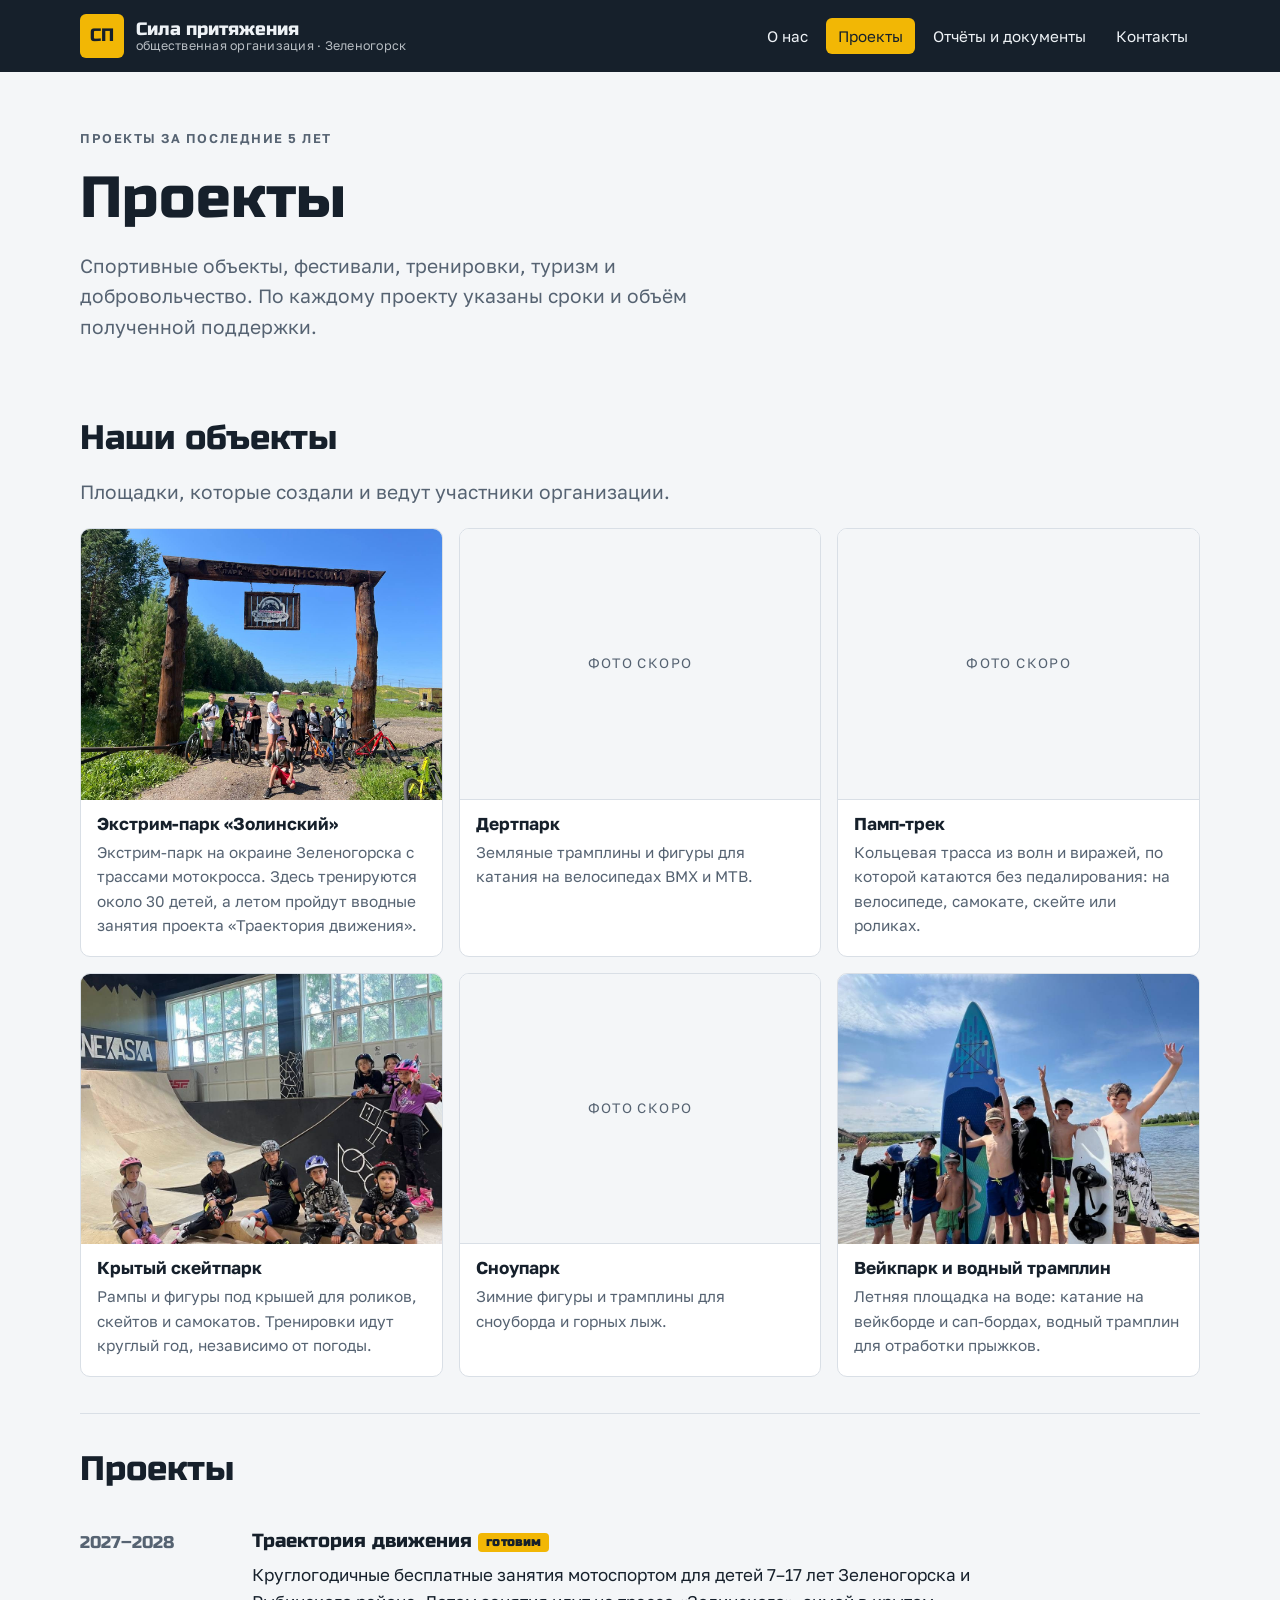
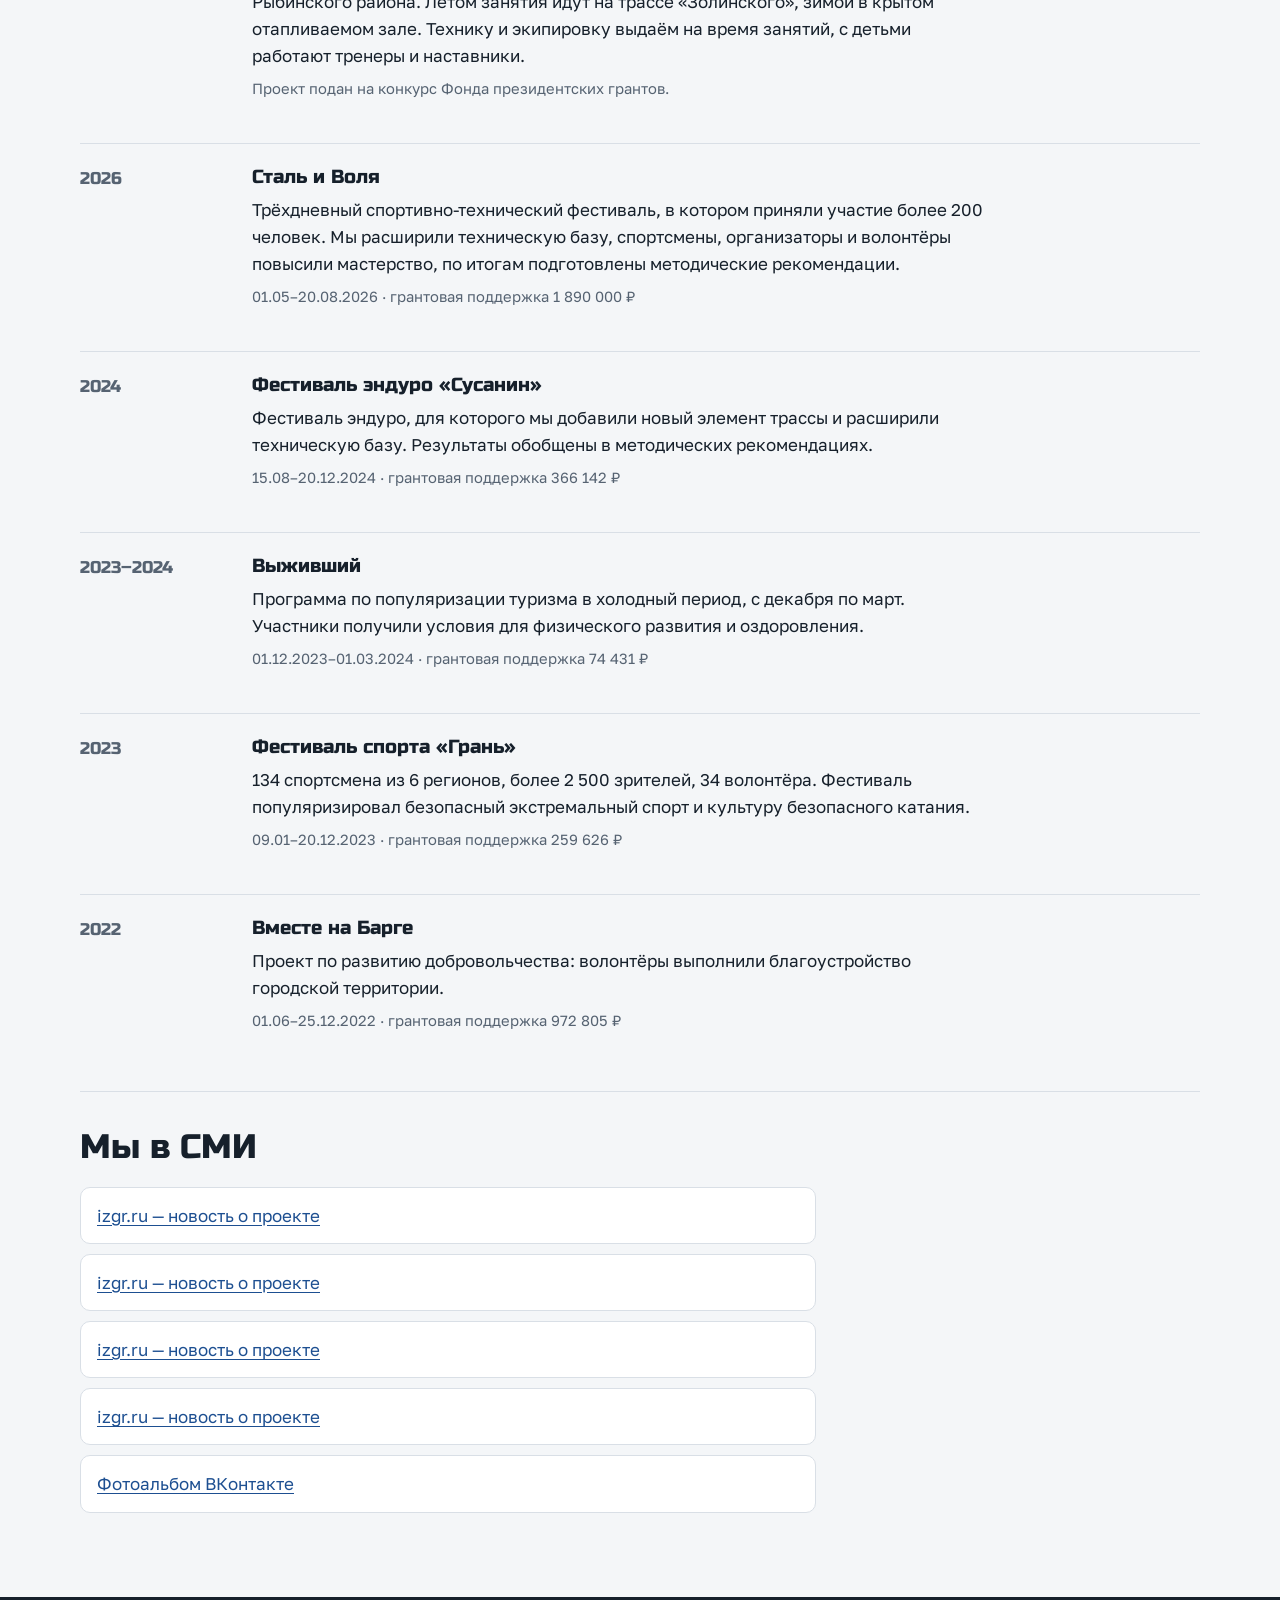
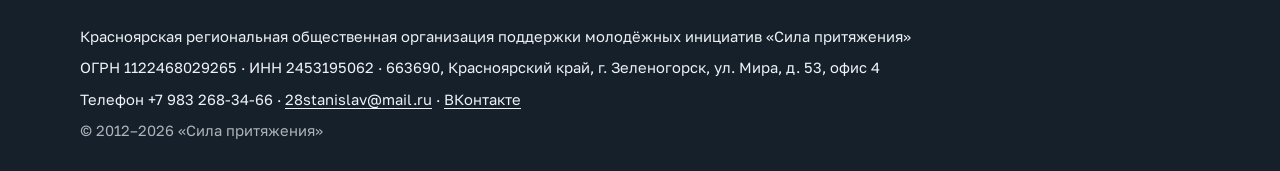
==== proekty.html @ 4f2c7064 "Блок «Наши объекты» на странице проектов, фото Co-Authored-By: Claude Opus 5.5 <noreply@anthropic.co" ====
<!doctype html>
<html lang="ru">
<head>
<meta charset="utf-8">
<meta name="viewport" content="width=device-width, initial-scale=1, viewport-fit=cover">
<title>Проекты · Сила притяжения</title>
<meta name="description" content="Проекты КРООПМИ «Сила притяжения» с 2022 года: фестивали мотоспорта и эндуро, туризм, добровольчество.">
<link rel="preconnect" href="https://fonts.googleapis.com">
<link rel="preconnect" href="https://fonts.gstatic.com" crossorigin>
<link rel="stylesheet" href="https://fonts.googleapis.com/css2?family=Golos+Text:wght@400;600;700&family=Russo+One&display=swap">
<link rel="stylesheet" href="style.css">
<link rel="icon" href="data:image/svg+xml,%3Csvg xmlns='http://www.w3.org/2000/svg' viewBox='0 0 32 32'%3E%3Crect width='32' height='32' rx='6' fill='%23f2b705'/%3E%3Ctext x='16' y='22' font-family='Arial Black,Arial' font-size='15' text-anchor='middle' fill='%2316202b'%3EСП%3C/text%3E%3C/svg%3E">
</head>
<body>
<header class="top">
  <div class="wrap">
    <a class="brand" href="index.html">
      <span class="brand-mark" aria-hidden="true">СП</span>
      <span class="brand-name">Сила притяжения<span class="brand-sub">общественная организация · Зеленогорск</span></span>
    </a>
    <nav class="nav" aria-label="Разделы сайта">
      <a href="index.html">О нас</a>
      <a href="proekty.html" aria-current="page">Проекты</a>
      <a href="otchety.html">Отчёты и документы</a>
      <a href="kontakty.html">Контакты</a>
    </nav>
  </div>
</header>
<main class="wrap">
<div class="hero">
  <p class="eyebrow">Проекты за последние 5 лет</p>
  <h1>Проекты</h1>
  <p class="lead">Спортивные объекты, фестивали, тренировки, туризм и добровольчество. По каждому проекту указаны сроки и объём полученной поддержки.</p>
</div>

<section aria-labelledby="objects">
  <h2 id="objects">Наши объекты</h2>
  <p class="lead">Площадки, которые создали и ведут участники организации.</p>
  <div class="objs">
    <article class="obj">
      <img src="img/zolinsky.jpg" alt="Въезд в экстрим-парк «Золинский»" loading="lazy" width="640" height="480">
      <div class="obj-body"><h3>Экстрим-парк «Золинский»</h3><p>Экстрим-парк на окраине Зеленогорска с трассами мотокросса. Здесь тренируются около 30 детей, а летом пройдут вводные занятия проекта «Траектория движения».</p></div>
    </article>
    <article class="obj">
      <div class="obj-noimg" aria-hidden="true">фото скоро</div>
      <div class="obj-body"><h3>Дертпарк</h3><p>Земляные трамплины и фигуры для катания на велосипедах BMX и MTB.</p></div>
    </article>
    <article class="obj">
      <div class="obj-noimg" aria-hidden="true">фото скоро</div>
      <div class="obj-body"><h3>Памп-трек</h3><p>Кольцевая трасса из волн и виражей, по которой катаются без педалирования: на велосипеде, самокате, скейте или роликах.</p></div>
    </article>
    <article class="obj">
      <img src="img/skatepark.jpg" alt="Занятие на роликах в крытом скейтпарке" loading="lazy" width="640" height="480">
      <div class="obj-body"><h3>Крытый скейтпарк</h3><p>Рампы и фигуры под крышей для роликов, скейтов и самокатов. Тренировки идут круглый год, независимо от погоды.</p></div>
    </article>
    <article class="obj">
      <div class="obj-noimg" aria-hidden="true">фото скоро</div>
      <div class="obj-body"><h3>Сноупарк</h3><p>Зимние фигуры и трамплины для сноуборда и горных лыж.</p></div>
    </article>
    <article class="obj">
      <img src="img/wakepark.jpg" alt="Участники в вейкпарке с вейкбордом и сап-бордом" loading="lazy" width="640" height="480">
      <div class="obj-body"><h3>Вейкпарк и водный трамплин</h3><p>Летняя площадка на воде: катание на вейкборде и сап-бордах, водный трамплин для отработки прыжков.</p></div>
    </article>
  </div>
</section>

<section aria-labelledby="plist">
  <h2 id="plist">Проекты</h2>
  <article class="project">
    <div class="years">2027–2028</div>
    <div class="body">
      <h3>Траектория движения <span class="badge">готовим</span></h3>
      <p>Круглогодичные бесплатные занятия мотоспортом для детей 7–17 лет Зеленогорска и Рыбинского района. Летом занятия идут на трассе «Золинского», зимой в крытом отапливаемом зале. Технику и экипировку выдаём на время занятий, с детьми работают тренеры и наставники.</p>
      <p class="meta">Проект подан на конкурс Фонда президентских грантов.</p>
    </div>
  </article>
  <article class="project">
    <div class="years">2026</div>
    <div class="body">
      <h3>Сталь и Воля</h3>
      <p>Трёхдневный спортивно-технический фестиваль, в котором приняли участие более 200 человек. Мы расширили техническую базу, спортсмены, организаторы и волонтёры повысили мастерство, по итогам подготовлены методические рекомендации.</p>
      <p class="meta">01.05–20.08.2026 · грантовая поддержка 1 890 000 ₽</p>
    </div>
  </article>
  <article class="project">
    <div class="years">2024</div>
    <div class="body">
      <h3>Фестиваль эндуро «Сусанин»</h3>
      <p>Фестиваль эндуро, для которого мы добавили новый элемент трассы и расширили техническую базу. Результаты обобщены в методических рекомендациях.</p>
      <p class="meta">15.08–20.12.2024 · грантовая поддержка 366 142 ₽</p>
    </div>
  </article>
  <article class="project">
    <div class="years">2023–2024</div>
    <div class="body">
      <h3>Выживший</h3>
      <p>Программа по популяризации туризма в холодный период, с декабря по март. Участники получили условия для физического развития и оздоровления.</p>
      <p class="meta">01.12.2023–01.03.2024 · грантовая поддержка 74 431 ₽</p>
    </div>
  </article>
  <article class="project">
    <div class="years">2023</div>
    <div class="body">
      <h3>Фестиваль спорта «Грань»</h3>
      <p>134 спортсмена из 6 регионов, более 2 500 зрителей, 34 волонтёра. Фестиваль популяризировал безопасный экстремальный спорт и культуру безопасного катания.</p>
      <p class="meta">09.01–20.12.2023 · грантовая поддержка 259 626 ₽</p>
    </div>
  </article>
  <article class="project">
    <div class="years">2022</div>
    <div class="body">
      <h3>Вместе на Барге</h3>
      <p>Проект по развитию добровольчества: волонтёры выполнили благоустройство городской территории.</p>
      <p class="meta">01.06–25.12.2022 · грантовая поддержка 972 805 ₽</p>
    </div>
  </article>
</section>

<section aria-labelledby="media">
  <h2 id="media">Мы в СМИ</h2>
  <ul class="docs">
    <li><a href="https://izgr.ru/?news46185">izgr.ru — новость о проекте</a></li>
    <li><a href="https://izgr.ru/?news43003">izgr.ru — новость о проекте</a></li>
    <li><a href="https://izgr.ru/?news39674">izgr.ru — новость о проекте</a></li>
    <li><a href="https://izgr.ru/?news29323">izgr.ru — новость о проекте</a></li>
    <li><a href="https://vk.com/album-53937857_178265483">Фотоальбом ВКонтакте</a></li>
  </ul>
</section>
</main>
<footer class="foot">
  <div class="wrap">
    <p>Красноярская региональная общественная организация поддержки молодёжных инициатив «Сила притяжения»</p>
    <p>ОГРН 1122468029265 · ИНН 2453195062 · 663690, Красноярский край, г. Зеленогорск, ул. Мира, д. 53, офис 4</p>
    <p>Телефон +7 983 268-34-66 · <a href="mailto:28stanislav@mail.ru">28stanislav@mail.ru</a> · <a href="https://vk.com/sila_prityageniya">ВКонтакте</a></p>
    <p class="small">© 2012–2026 «Сила притяжения»</p>
  </div>
</footer>
</body>
</html>
---- style.css ----
/* Layout: одна колонка 72rem, полоса-шапка; цифры оформлены как жёлтые номера мотоциклов */
:root {
  --bg: #f4f6f8;
  --surface: #ffffff;
  --ink: #16202b;
  --muted: #566372;
  --line: #d9dfe6;
  --plate: #f2b705;
  --plate-ink: #16202b;
  --accent: #1d4f91;
  --band: #16202b;
  --band-ink: #eef2f6;
  --display: "Russo One", "Arial Black", system-ui, sans-serif;
  --body: "Golos Text", "PT Sans", system-ui, -apple-system, "Segoe UI", sans-serif;
}
@media (prefers-color-scheme: dark) {
  :root:not([data-theme="light"]) {
    --bg: #11171e; --surface: #18212b; --ink: #e8edf2; --muted: #9aa8b6; --line: #2a3643;
    --accent: #7fb0f0; --band: #0b1015; --band-ink: #e8edf2; color-scheme: dark;
  }
}
:root[data-theme="dark"] {
  --bg: #11171e; --surface: #18212b; --ink: #e8edf2; --muted: #9aa8b6; --line: #2a3643;
  --accent: #7fb0f0; --band: #0b1015; --band-ink: #e8edf2; color-scheme: dark;
}

* { box-sizing: border-box; }
html { -webkit-text-size-adjust: 100%; }
body {
  margin: 0; background: var(--bg); color: var(--ink);
  font-family: var(--body); font-size: 1.0625rem; line-height: 1.6;
}
img { max-width: 100%; }
a { color: var(--accent); text-underline-offset: 3px; }
a:focus-visible { outline: 3px solid var(--plate); outline-offset: 2px; }
h1, h2, h3 { font-family: var(--display); font-weight: 400; line-height: 1.15; text-wrap: balance; margin: 0; }
h1 { font-size: clamp(2.1rem, 6vw, 3.6rem); }
h2 { font-size: clamp(1.5rem, 3.4vw, 2.1rem); }
h3 { font-size: 1.2rem; }
p { margin: 0; }

.wrap {
  max-width: 72rem; margin: 0 auto;
  padding-left: max(16px, env(safe-area-inset-left, 0px));
  padding-right: max(16px, env(safe-area-inset-right, 0px));
}

/* Шапка */
.top { background: var(--band); color: var(--band-ink); }
.top .wrap { display: flex; flex-wrap: wrap; align-items: center; justify-content: space-between; gap: 12px 32px; padding-block: 14px; }
.brand { display: flex; align-items: center; gap: 12px; color: inherit; text-decoration: none; }
.brand-mark {
  width: 44px; height: 44px; border-radius: 6px; background: var(--plate); color: var(--plate-ink);
  display: grid; place-items: center; font-family: var(--display); font-size: 1.15rem; letter-spacing: .02em;
}
.brand-name { font-family: var(--display); font-size: 1.15rem; line-height: 1.1; }
.brand-sub { display: block; font-size: .78rem; opacity: .75; font-family: var(--body); letter-spacing: .02em; }
.nav { display: flex; flex-wrap: wrap; gap: 4px 6px; }
.nav a {
  color: var(--band-ink); text-decoration: none; padding: 6px 12px; border-radius: 6px; font-size: .95rem;
}
.nav a:hover { background: rgba(255,255,255,.08); }
.nav a[aria-current="page"] { background: var(--plate); color: var(--plate-ink); }

/* Первый экран */
.hero { padding-block: 56px 40px; display: grid; gap: 18px; }
.eyebrow { font-size: .8rem; text-transform: uppercase; letter-spacing: .12em; color: var(--muted); font-weight: 600; }
.lead { font-size: 1.2rem; max-width: 40rem; color: var(--muted); }

main section { padding-block: 36px; border-top: 1px solid var(--line); display: grid; gap: 20px; }
main section:first-of-type { border-top: 0; }
.prose { max-width: 42rem; display: grid; gap: 14px; }

/* Цифры — номерные таблички */
.plates { display: grid; grid-template-columns: repeat(auto-fit, minmax(10rem, 1fr)); gap: 16px; }
.plate { display: grid; gap: 10px; align-content: start; }
.plate b {
  justify-self: start; background: var(--plate); color: var(--plate-ink); font-family: var(--display); font-weight: 400;
  font-size: 2rem; line-height: 1; padding: 10px 14px 8px; border-radius: 8px; font-variant-numeric: tabular-nums;
}
.plate span { color: var(--muted); font-size: .98rem; }

/* Списки людей и проектов */
.people { display: grid; grid-template-columns: repeat(auto-fill, minmax(17rem, 1fr)); gap: 16px; align-items: start; }
.person { background: var(--surface); border: 1px solid var(--line); border-radius: 10px; padding: 18px; display: grid; gap: 6px; align-content: start; }
.person .role { font-size: .82rem; text-transform: uppercase; letter-spacing: .08em; color: var(--muted); font-weight: 600; }
.person h3 { font-family: var(--body); font-weight: 700; font-size: 1.08rem; }
.person p { font-size: .96rem; color: var(--muted); }

.tags { display: flex; flex-wrap: wrap; gap: 8px; padding: 0; margin: 0; list-style: none; }
.tags li { border: 1px solid var(--line); border-radius: 999px; padding: 4px 12px; font-size: .95rem; background: var(--surface); }

.project { display: grid; grid-template-columns: 9rem 1fr; gap: 8px 28px; padding-block: 22px; border-top: 1px solid var(--line); }
.project:first-of-type { border-top: 0; }
.project .years { font-family: var(--display); font-size: 1.05rem; color: var(--muted); font-variant-numeric: tabular-nums; }
.project .body { display: grid; gap: 8px; min-width: 0; max-width: 46rem; }
.project .meta { font-size: .92rem; color: var(--muted); }
.badge { display: inline-block; background: var(--plate); color: var(--plate-ink); font-size: .78rem; font-weight: 700; padding: 2px 8px; border-radius: 4px; letter-spacing: .03em; vertical-align: middle; }

.cta { display: flex; flex-wrap: wrap; gap: 12px; }
.btn { display: inline-block; padding: 10px 18px; border-radius: 8px; text-decoration: none; font-weight: 600; border: 1px solid var(--line); color: var(--ink); background: var(--surface); }
.btn.primary { background: var(--plate); color: var(--plate-ink); border-color: var(--plate); }

/* Отчёты */
.table-box { overflow-x: auto; }
table { border-collapse: collapse; width: 100%; max-width: 46rem; font-size: .98rem; }
th, td { text-align: left; padding: 10px 12px; border-bottom: 1px solid var(--line); vertical-align: top; }
th { font-size: .8rem; text-transform: uppercase; letter-spacing: .08em; color: var(--muted); font-weight: 600; }
td.num { text-align: right; font-variant-numeric: tabular-nums; white-space: nowrap; }
tr.total td { font-weight: 700; }
.docs { list-style: none; padding: 0; margin: 0; display: grid; gap: 10px; max-width: 46rem; }
.docs li { background: var(--surface); border: 1px solid var(--line); border-radius: 10px; padding: 14px 16px; display: grid; gap: 2px; }
.docs .hint { color: var(--muted); font-size: .92rem; }

.req { background: var(--surface); border: 1px solid var(--line); border-radius: 10px; padding: 18px; display: grid; grid-template-columns: max-content 1fr; gap: 6px 20px; max-width: 46rem; }
.req dt { color: var(--muted); font-size: .92rem; }
.req dd { margin: 0; min-width: 0; overflow-wrap: anywhere; font-variant-numeric: tabular-nums; }

/* Подвал */
.foot { background: var(--band); color: var(--band-ink); margin-top: 48px; }
.foot .wrap { padding-block: 28px; display: grid; gap: 8px; font-size: .92rem; }
.foot a { color: var(--band-ink); }
.foot .small { opacity: .7; }

@media (max-width: 640px) {
  .project { grid-template-columns: 1fr; }
  .req { grid-template-columns: 1fr; gap: 2px; }
  .req dd { margin-bottom: 8px; }
  .hero { padding-block: 36px 24px; }
}
@media (prefers-reduced-motion: reduce) { * { scroll-behavior: auto; } }

/* Объекты */
.objs { display: grid; grid-template-columns: repeat(auto-fill, minmax(18rem, 1fr)); gap: 16px; }
.obj { background: var(--surface); border: 1px solid var(--line); border-radius: 10px; overflow: hidden; display: grid; grid-template-rows: auto 1fr; }
.obj img, .obj-noimg { width: 100%; aspect-ratio: 4 / 3; object-fit: cover; display: block; height: auto; }
.obj-noimg { display: grid; place-items: center; background: var(--bg); color: var(--muted); font-size: .85rem; text-transform: uppercase; letter-spacing: .1em; border-bottom: 1px solid var(--line); }
.obj-body { padding: 14px 16px 18px; display: grid; gap: 6px; align-content: start; }
.obj-body h3 { font-family: var(--body); font-weight: 700; font-size: 1.08rem; }
.obj-body p { font-size: .96rem; color: var(--muted); }
.photo { margin: 0; max-width: 26rem; display: grid; gap: 8px; }
.photo img { border-radius: 10px; width: 100%; height: auto; display: block; }
.photo figcaption { font-size: .9rem; color: var(--muted); }
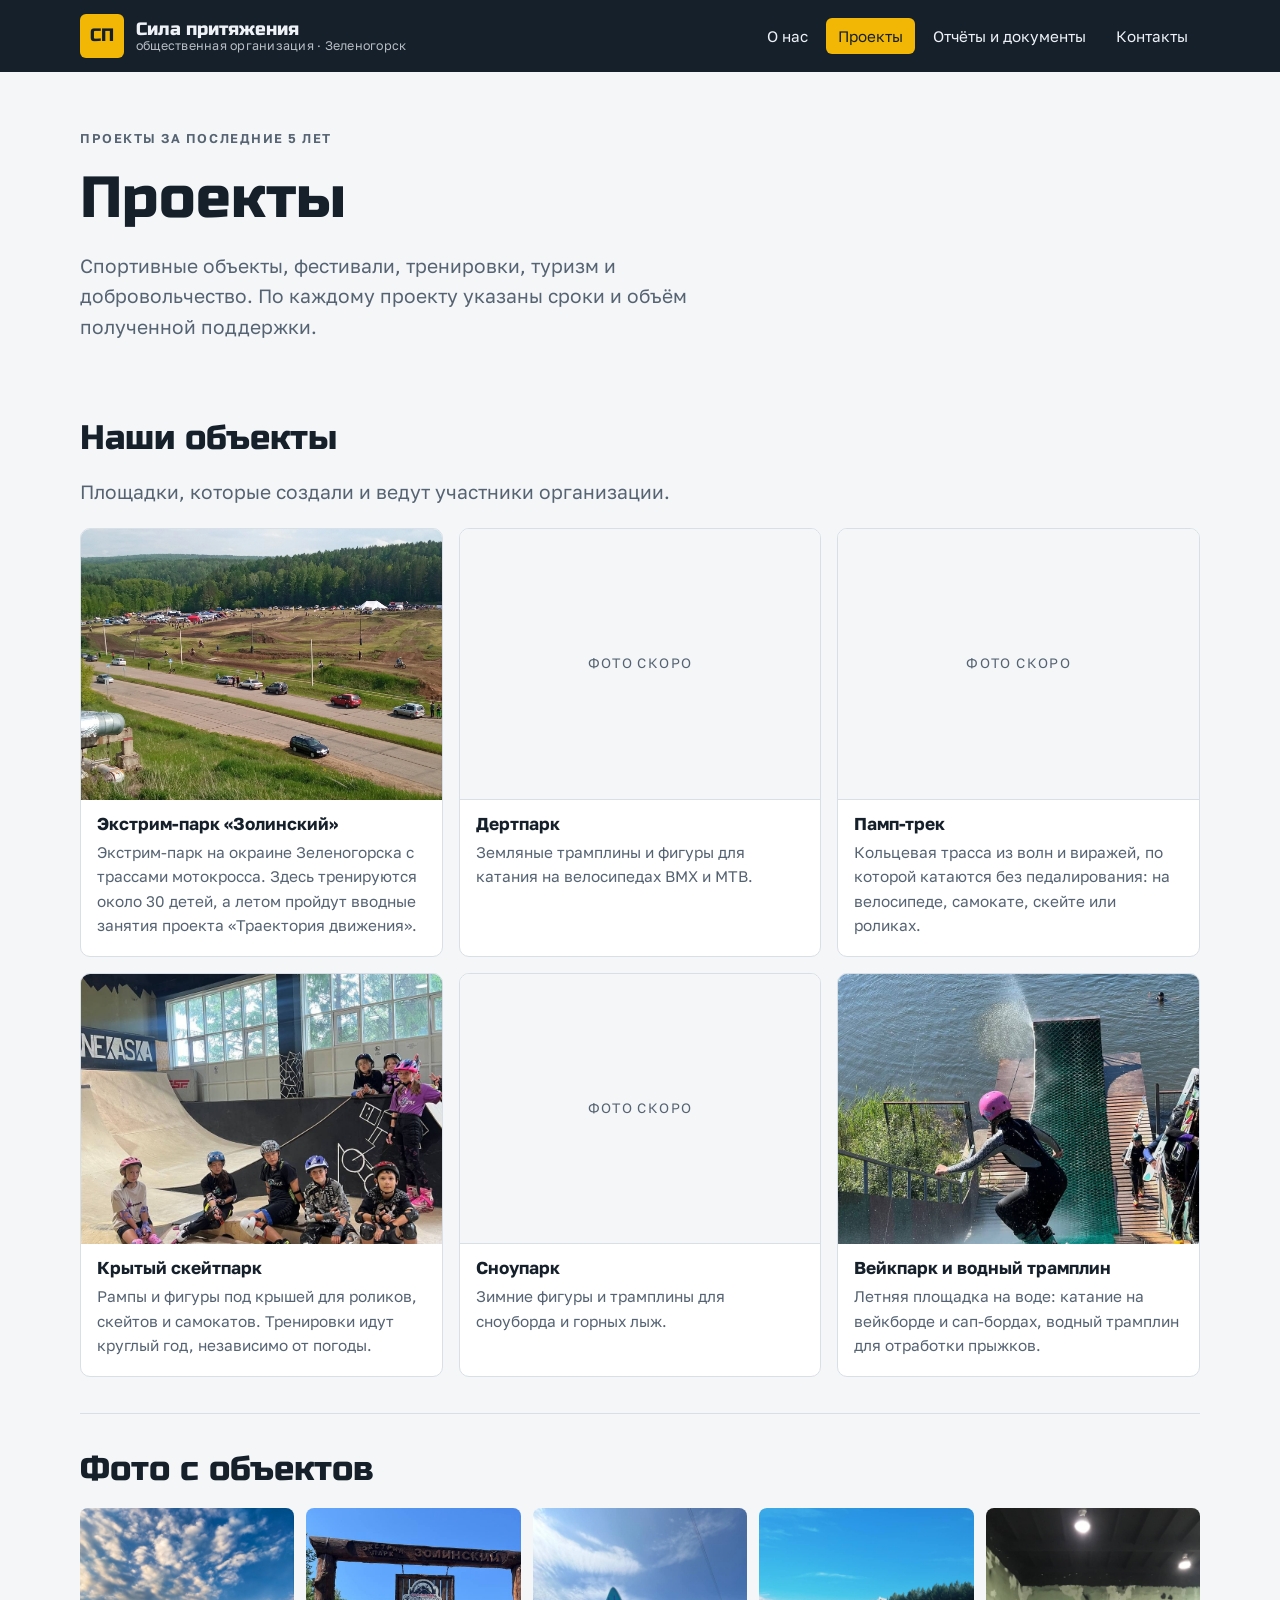
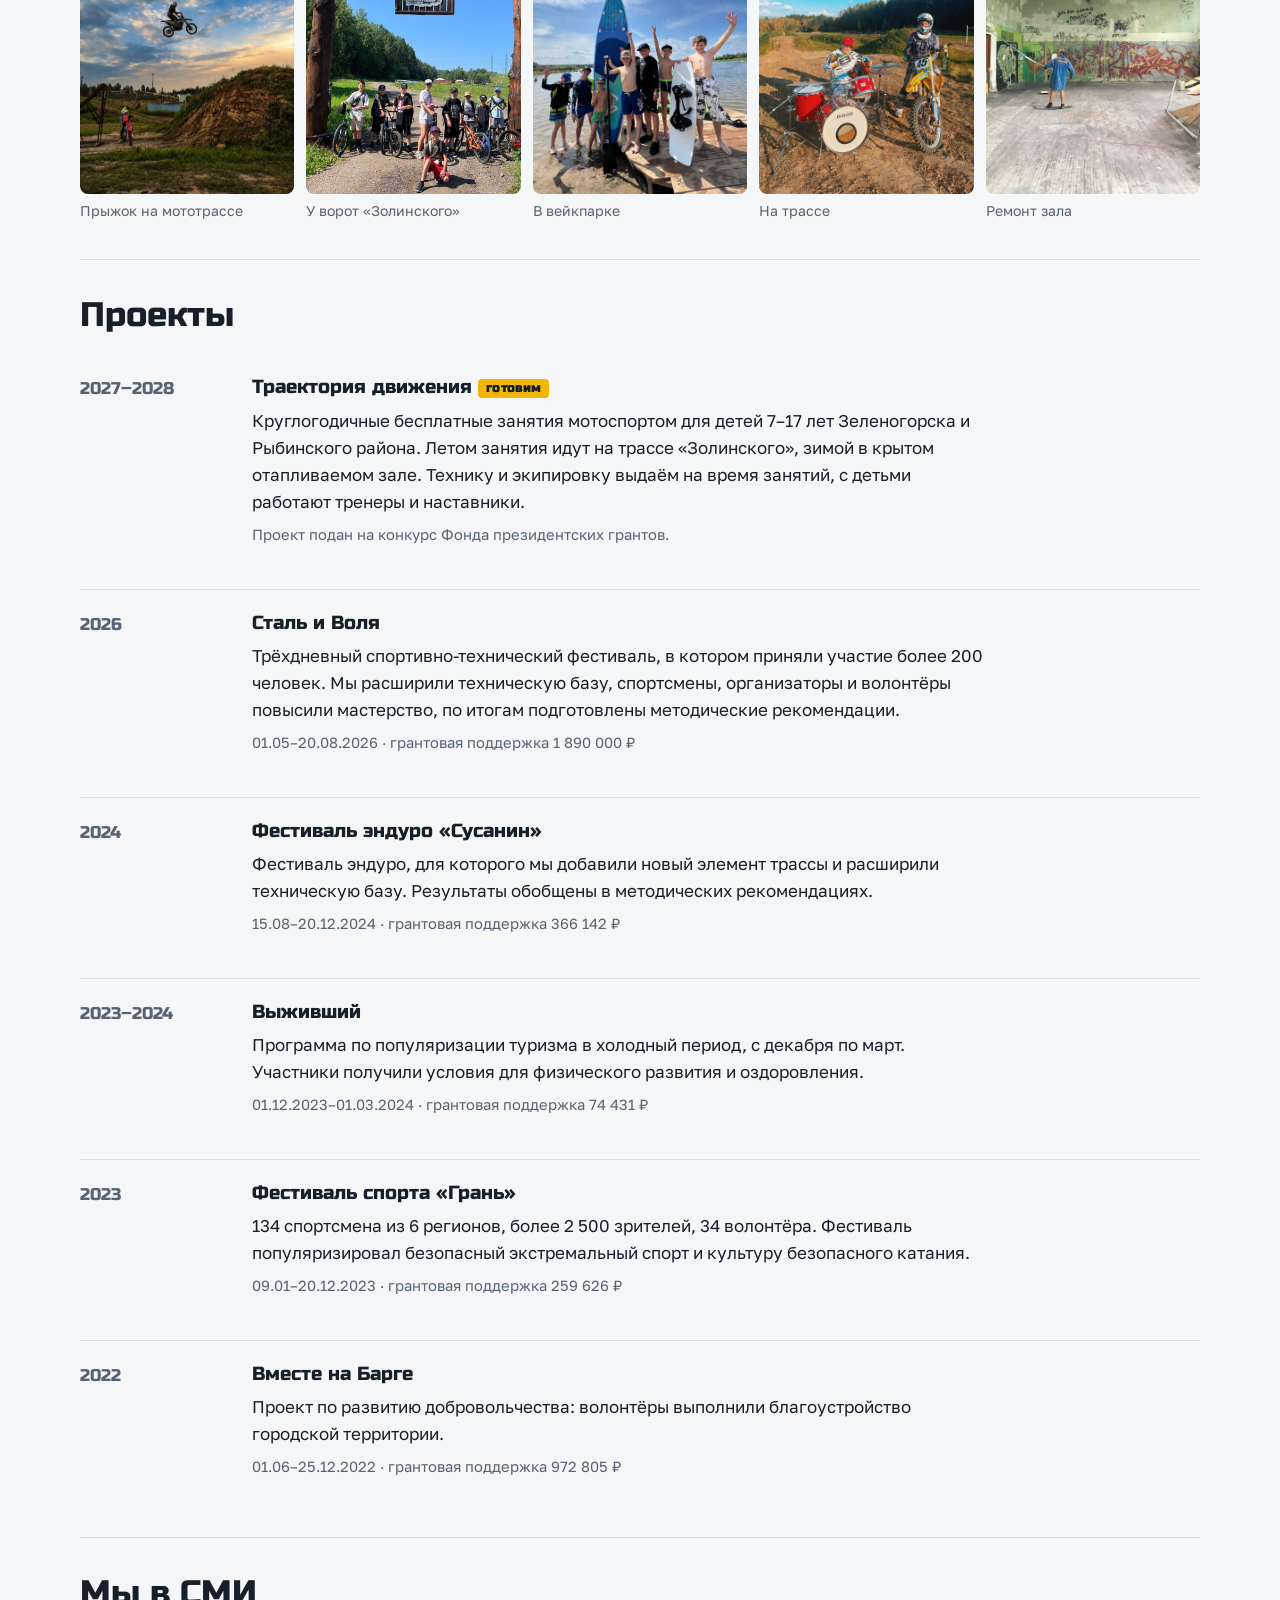
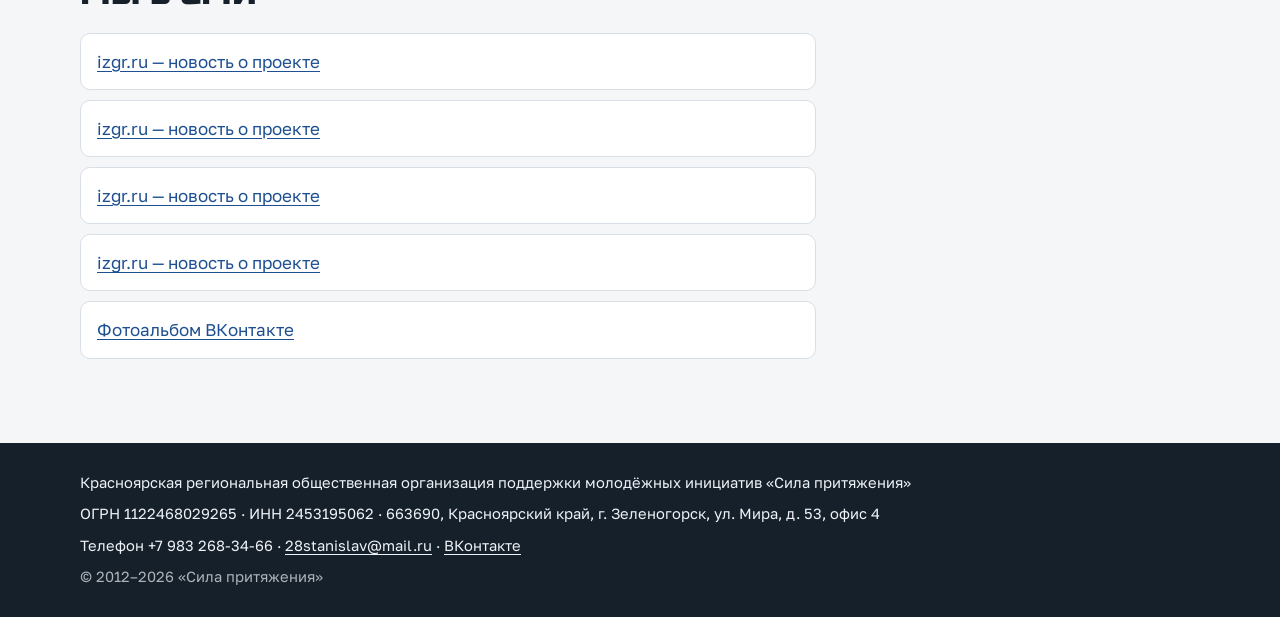
==== commit afd38eea: "Новые фото: трасса, водный трамплин, фотогалерея объектов Co-Authored-By: Claude Opus 5.5 <noreply@a" ====
--- a/proekty.html
+++ b/proekty.html
@@ -38,7 +38,7 @@
   <p class="lead">Площадки, которые создали и ведут участники организации.</p>
   <div class="objs">
     <article class="obj">
-      <img src="img/zolinsky.jpg" alt="Въезд в экстрим-парк «Золинский»" loading="lazy" width="640" height="480">
+      <img src="img/trassa.jpg" alt="Трасса мотокросса экстрим-парка «Золинский» во время соревнований" loading="lazy" width="640" height="480">
       <div class="obj-body"><h3>Экстрим-парк «Золинский»</h3><p>Экстрим-парк на окраине Зеленогорска с трассами мотокросса. Здесь тренируются около 30 детей, а летом пройдут вводные занятия проекта «Траектория движения».</p></div>
     </article>
     <article class="obj">
@@ -58,9 +58,20 @@
       <div class="obj-body"><h3>Сноупарк</h3><p>Зимние фигуры и трамплины для сноуборда и горных лыж.</p></div>
     </article>
     <article class="obj">
-      <img src="img/wakepark.jpg" alt="Участники в вейкпарке с вейкбордом и сап-бордом" loading="lazy" width="640" height="480">
+      <img src="img/tramplin.jpg" alt="Спуск на лыжах по водному трамплину" loading="lazy" width="640" height="480">
       <div class="obj-body"><h3>Вейкпарк и водный трамплин</h3><p>Летняя площадка на воде: катание на вейкборде и сап-бордах, водный трамплин для отработки прыжков.</p></div>
     </article>
+  </div>
+</section>
+
+<section aria-labelledby="gallery">
+  <h2 id="gallery">Фото с объектов</h2>
+  <div class="gallery">
+    <figure><img src="img/pryzhok.jpg" alt="Прыжок на мотоцикле, внизу ждёт юный гонщик" loading="lazy" width="958" height="1280"><figcaption>Прыжок на мототрассе</figcaption></figure>
+    <figure><img src="img/zolinsky.jpg" alt="Группа детей с велосипедами у ворот экстрим-парка «Золинский»" loading="lazy" width="1280" height="960"><figcaption>У ворот «Золинского»</figcaption></figure>
+    <figure><img src="img/wakepark.jpg" alt="Участники в вейкпарке с вейкбордом и сап-бордом" loading="lazy" width="960" height="1280"><figcaption>В вейкпарке</figcaption></figure>
+    <figure><img src="img/baraban.jpg" alt="Барабанщик и мотогонщик на трассе" loading="lazy" width="960" height="1280"><figcaption>На трассе</figcaption></figure>
+    <figure><img src="img/zal-remont.jpg" alt="Ремонт зала: покраска стен" loading="lazy" width="960" height="1280"><figcaption>Ремонт зала</figcaption></figure>
   </div>
 </section>
 
--- a/style.css
+++ b/style.css
@@ -141,3 +141,9 @@
 .photo { margin: 0; max-width: 26rem; display: grid; gap: 8px; }
 .photo img { border-radius: 10px; width: 100%; height: auto; display: block; }
 .photo figcaption { font-size: .9rem; color: var(--muted); }
+
+/* Галерея */
+.gallery { display: grid; grid-template-columns: repeat(auto-fit, minmax(12rem, 1fr)); gap: 12px; }
+.gallery figure { margin: 0; display: grid; gap: 6px; align-content: start; }
+.gallery img { width: 100%; aspect-ratio: 3 / 4; object-fit: cover; border-radius: 8px; display: block; height: auto; }
+.gallery figcaption { font-size: .88rem; color: var(--muted); }
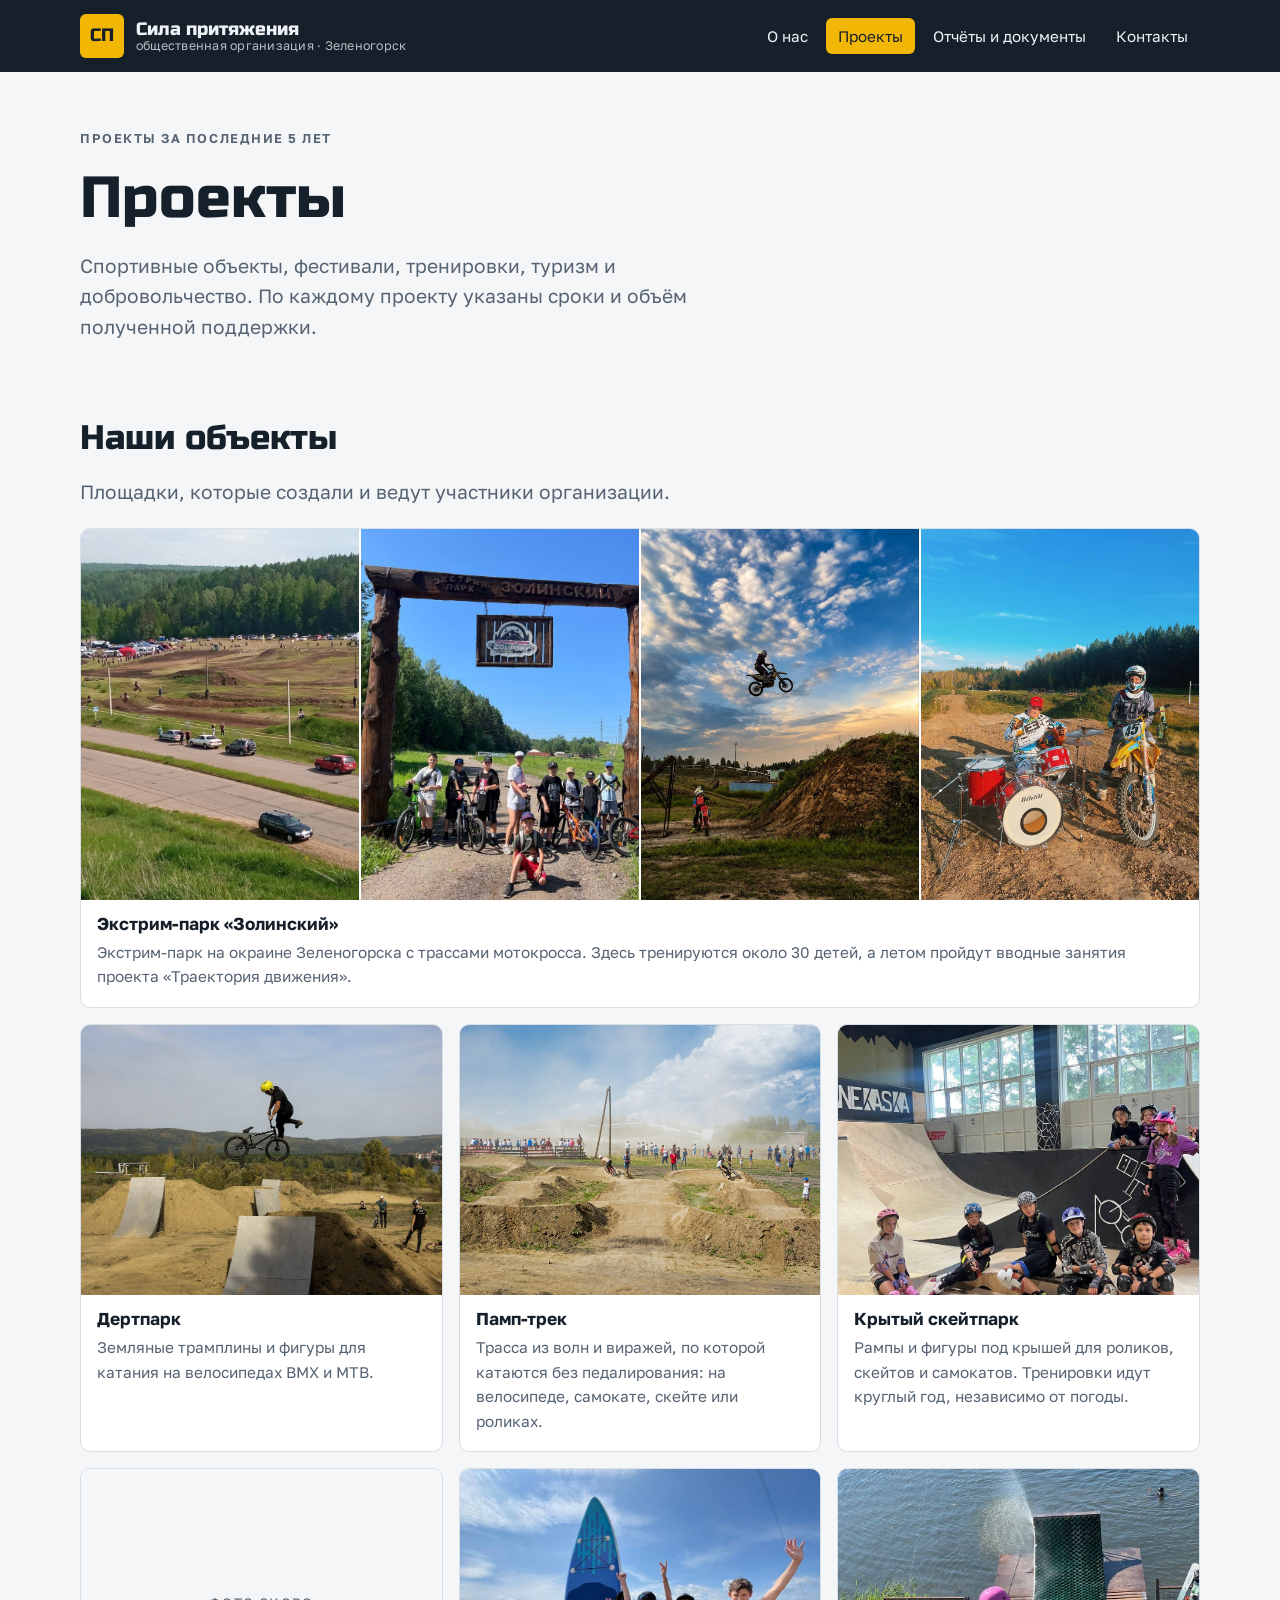
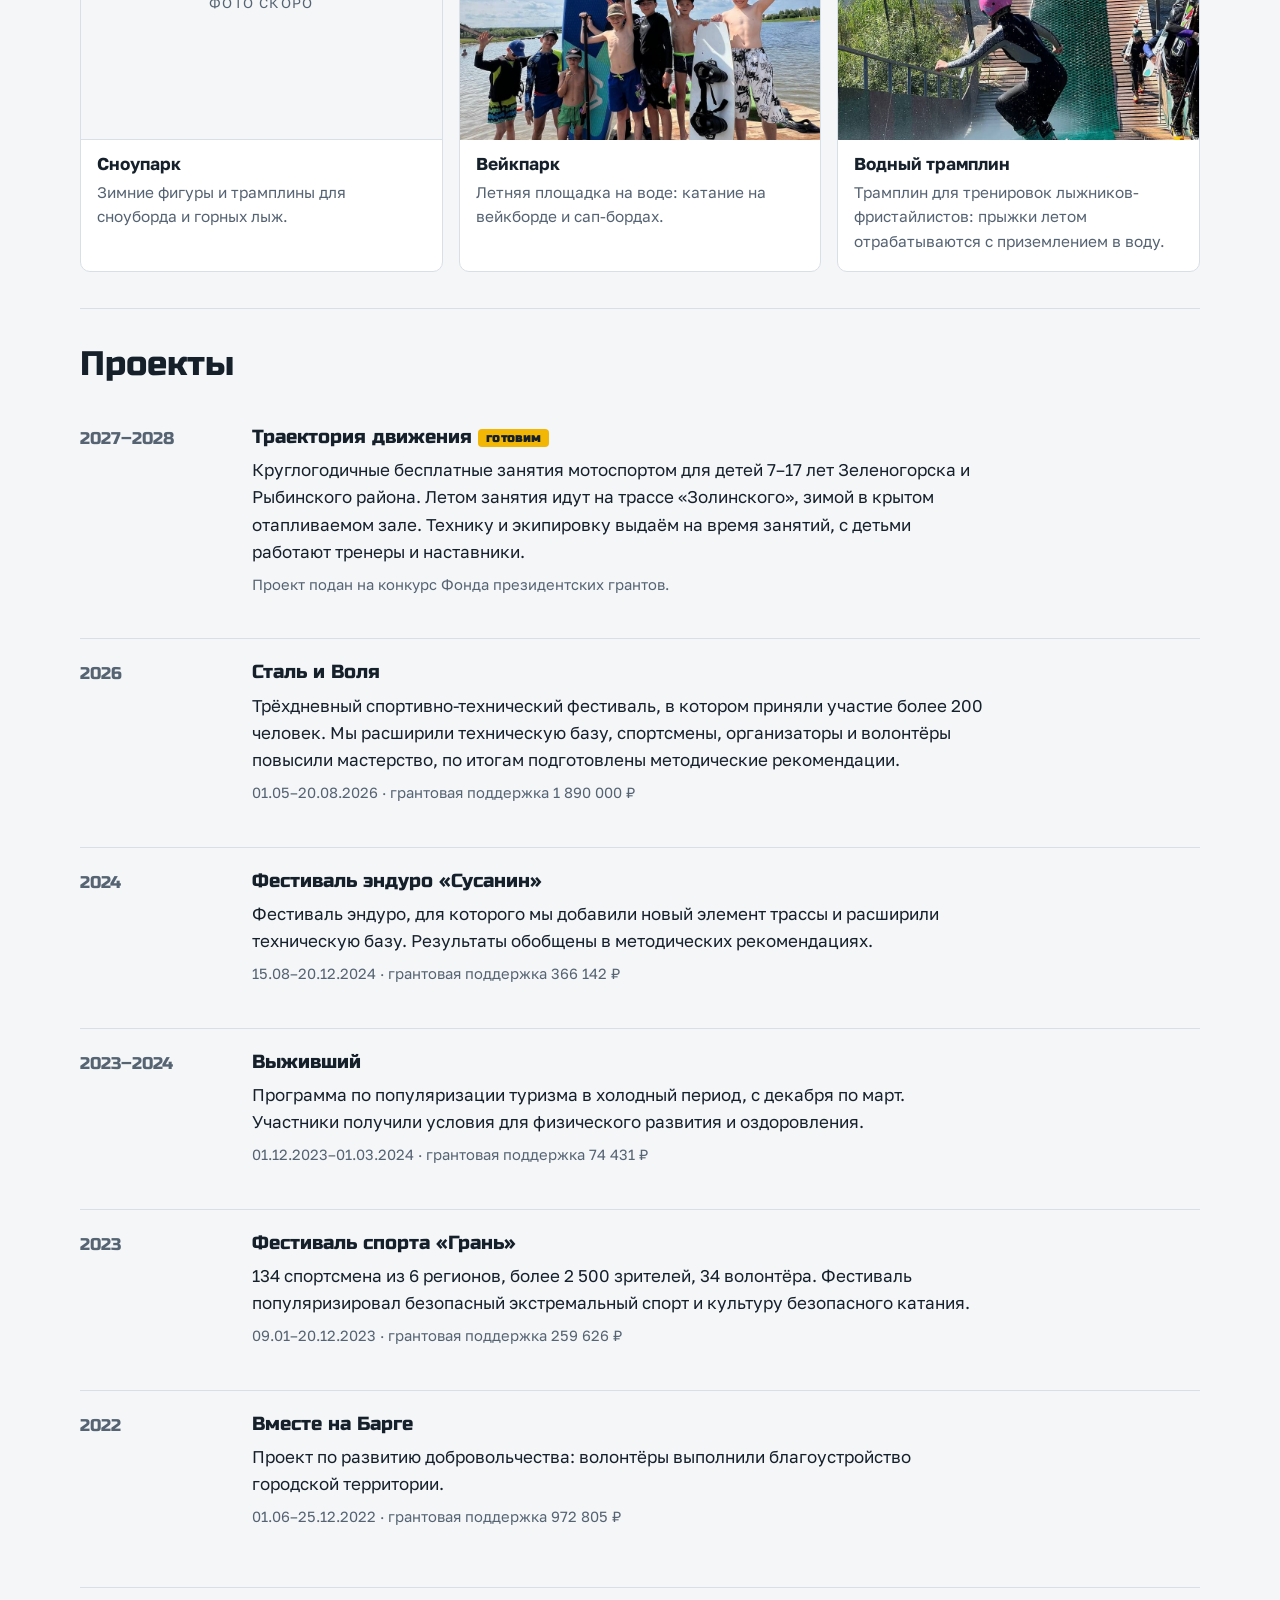
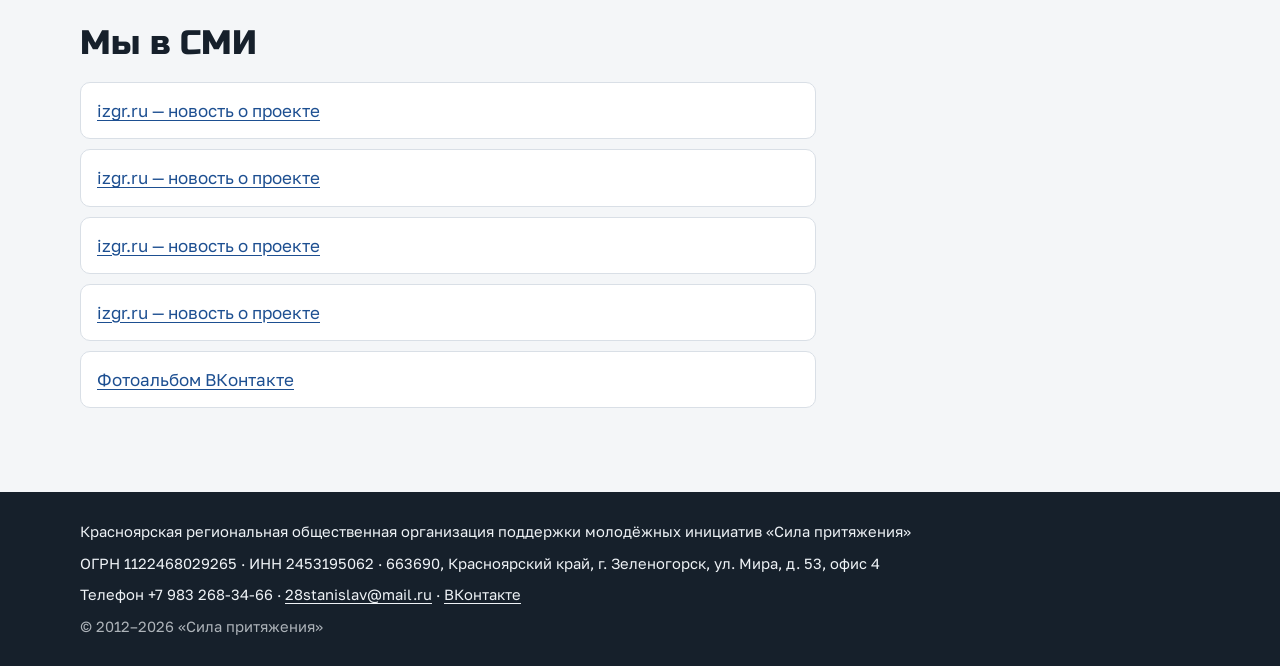
==== commit 393923c7: "Объекты: «Золинский» с 4 фото, отдельный водный трамплин, фото дертпарка и памп-трека Co-Authored-By" ====
--- a/proekty.html
+++ b/proekty.html
@@ -37,17 +37,22 @@
   <h2 id="objects">Наши объекты</h2>
   <p class="lead">Площадки, которые создали и ведут участники организации.</p>
   <div class="objs">
-    <article class="obj">
-      <img src="img/trassa.jpg" alt="Трасса мотокросса экстрим-парка «Золинский» во время соревнований" loading="lazy" width="640" height="480">
+    <article class="obj obj-wide">
+      <div class="obj-photos">
+        <img src="img/trassa.jpg" alt="Трасса мотокросса «Золинского» во время соревнований" loading="lazy">
+        <img src="img/zolinsky.jpg" alt="Группа детей с велосипедами у ворот экстрим-парка «Золинский»" loading="lazy">
+        <img src="img/pryzhok.jpg" alt="Прыжок на мотоцикле на трассе, внизу ждёт юный гонщик" loading="lazy">
+        <img src="img/baraban.jpg" alt="Барабанщик и мотогонщик на трассе «Золинского»" loading="lazy">
+      </div>
       <div class="obj-body"><h3>Экстрим-парк «Золинский»</h3><p>Экстрим-парк на окраине Зеленогорска с трассами мотокросса. Здесь тренируются около 30 детей, а летом пройдут вводные занятия проекта «Траектория движения».</p></div>
     </article>
     <article class="obj">
-      <div class="obj-noimg" aria-hidden="true">фото скоро</div>
+      <img src="img/dertpark.jpg" alt="Прыжок на BMX с трамплина в дертпарке" loading="lazy" width="640" height="480">
       <div class="obj-body"><h3>Дертпарк</h3><p>Земляные трамплины и фигуры для катания на велосипедах BMX и MTB.</p></div>
     </article>
     <article class="obj">
-      <div class="obj-noimg" aria-hidden="true">фото скоро</div>
-      <div class="obj-body"><h3>Памп-трек</h3><p>Кольцевая трасса из волн и виражей, по которой катаются без педалирования: на велосипеде, самокате, скейте или роликах.</p></div>
+      <img src="img/pamp-trek.jpg" alt="Велосипедисты на памп-треке во время соревнований, вокруг зрители" loading="lazy" width="640" height="480">
+      <div class="obj-body"><h3>Памп-трек</h3><p>Трасса из волн и виражей, по которой катаются без педалирования: на велосипеде, самокате, скейте или роликах.</p></div>
     </article>
     <article class="obj">
       <img src="img/skatepark.jpg" alt="Занятие на роликах в крытом скейтпарке" loading="lazy" width="640" height="480">
@@ -58,20 +63,13 @@
       <div class="obj-body"><h3>Сноупарк</h3><p>Зимние фигуры и трамплины для сноуборда и горных лыж.</p></div>
     </article>
     <article class="obj">
-      <img src="img/tramplin.jpg" alt="Спуск на лыжах по водному трамплину" loading="lazy" width="640" height="480">
-      <div class="obj-body"><h3>Вейкпарк и водный трамплин</h3><p>Летняя площадка на воде: катание на вейкборде и сап-бордах, водный трамплин для отработки прыжков.</p></div>
+      <img src="img/wakepark.jpg" alt="Участники в вейкпарке с вейкбордом и сап-бордом" loading="lazy" width="640" height="480">
+      <div class="obj-body"><h3>Вейкпарк</h3><p>Летняя площадка на воде: катание на вейкборде и сап-бордах.</p></div>
     </article>
-  </div>
-</section>
-
-<section aria-labelledby="gallery">
-  <h2 id="gallery">Фото с объектов</h2>
-  <div class="gallery">
-    <figure><img src="img/pryzhok.jpg" alt="Прыжок на мотоцикле, внизу ждёт юный гонщик" loading="lazy" width="958" height="1280"><figcaption>Прыжок на мототрассе</figcaption></figure>
-    <figure><img src="img/zolinsky.jpg" alt="Группа детей с велосипедами у ворот экстрим-парка «Золинский»" loading="lazy" width="1280" height="960"><figcaption>У ворот «Золинского»</figcaption></figure>
-    <figure><img src="img/wakepark.jpg" alt="Участники в вейкпарке с вейкбордом и сап-бордом" loading="lazy" width="960" height="1280"><figcaption>В вейкпарке</figcaption></figure>
-    <figure><img src="img/baraban.jpg" alt="Барабанщик и мотогонщик на трассе" loading="lazy" width="960" height="1280"><figcaption>На трассе</figcaption></figure>
-    <figure><img src="img/zal-remont.jpg" alt="Ремонт зала: покраска стен" loading="lazy" width="960" height="1280"><figcaption>Ремонт зала</figcaption></figure>
+    <article class="obj">
+      <img src="img/tramplin.jpg" alt="Спуск на лыжах по водному трамплину перед прыжком в воду" loading="lazy" width="640" height="480">
+      <div class="obj-body"><h3>Водный трамплин</h3><p>Трамплин для тренировок лыжников-фристайлистов: прыжки летом отрабатываются с приземлением в воду.</p></div>
+    </article>
   </div>
 </section>
 
--- a/style.css
+++ b/style.css
@@ -147,3 +147,10 @@
 .gallery figure { margin: 0; display: grid; gap: 6px; align-content: start; }
 .gallery img { width: 100%; aspect-ratio: 3 / 4; object-fit: cover; border-radius: 8px; display: block; height: auto; }
 .gallery figcaption { font-size: .88rem; color: var(--muted); }
+
+/* «Золинский» на всю ширину */
+.obj-wide { grid-column: 1 / -1; }
+.obj-photos { display: grid; grid-template-columns: repeat(4, 1fr); gap: 2px; }
+.obj-photos img { width: 100%; aspect-ratio: 3 / 4; object-fit: cover; display: block; height: auto; }
+.obj-photos img:first-child { aspect-ratio: auto; height: 100%; }
+@media (max-width: 640px) { .obj-photos { grid-template-columns: repeat(2, 1fr); } .obj-photos img:first-child { aspect-ratio: 3 / 4; } }
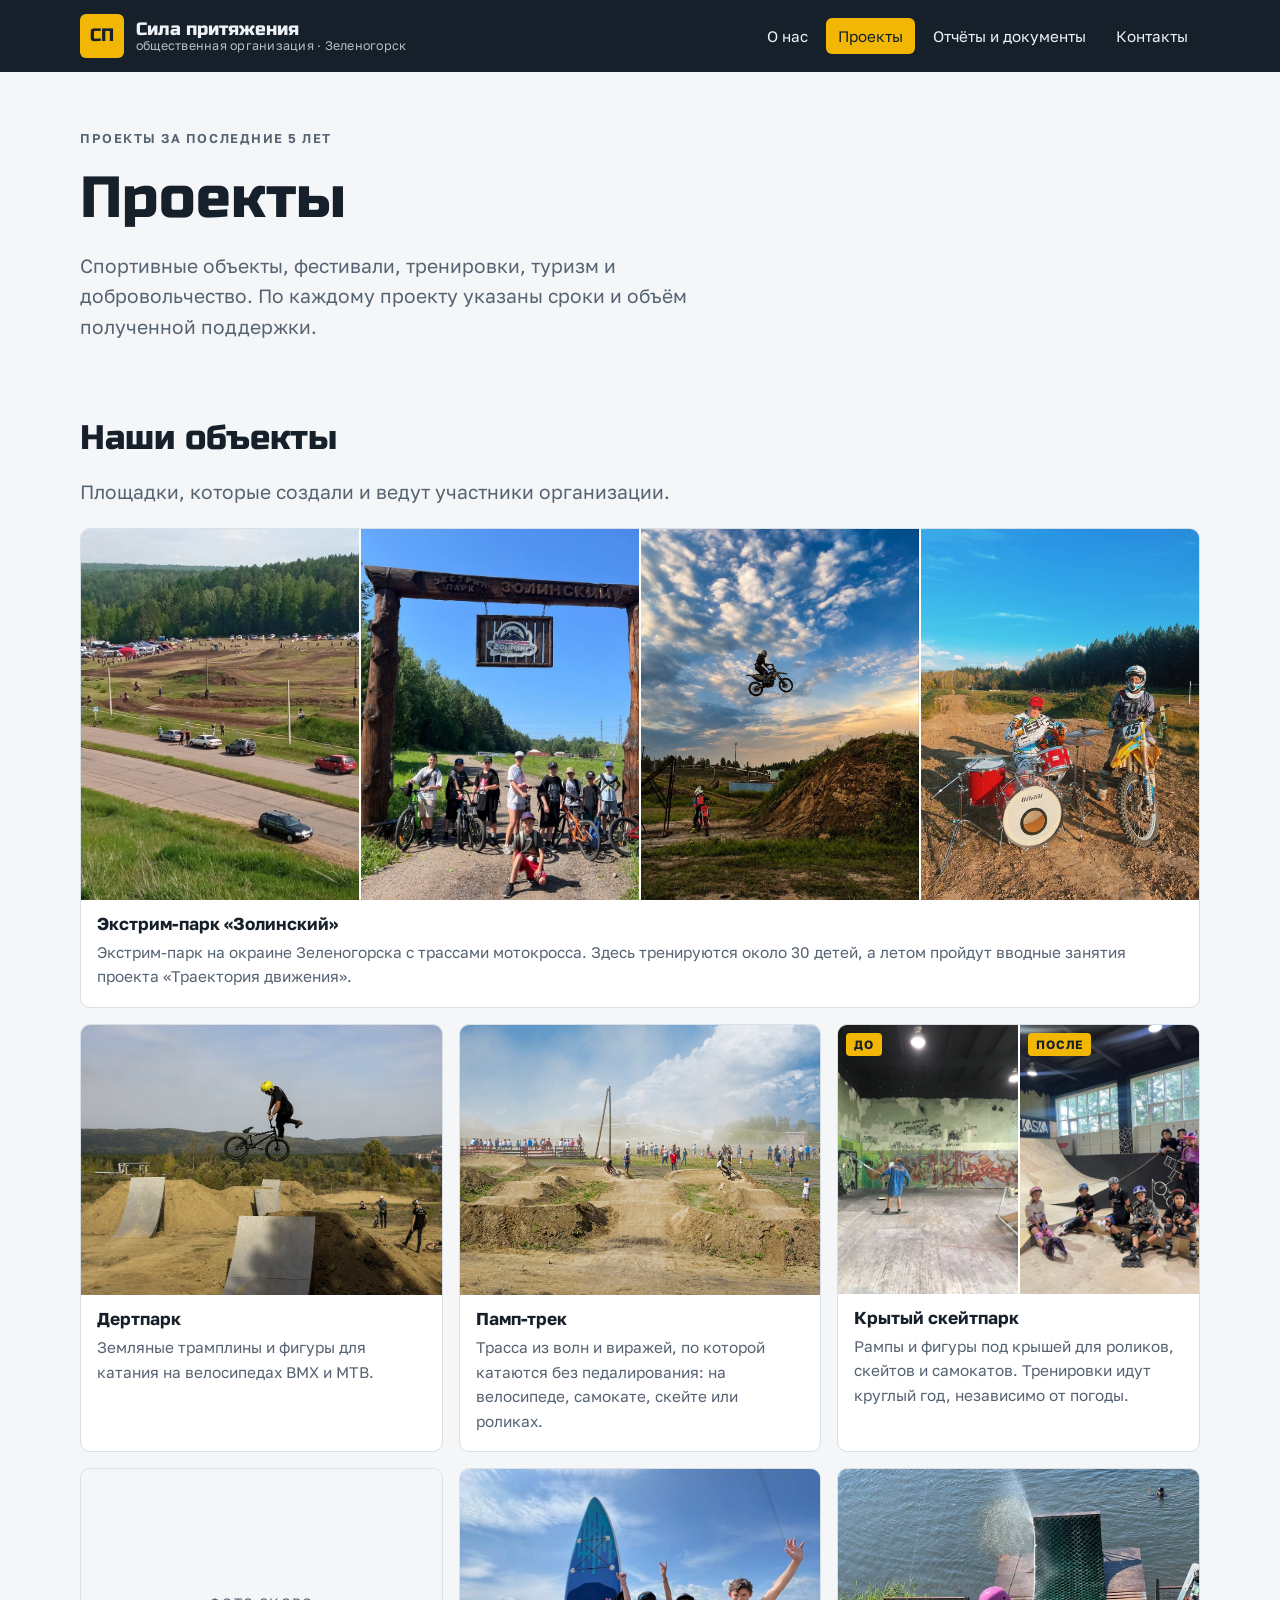
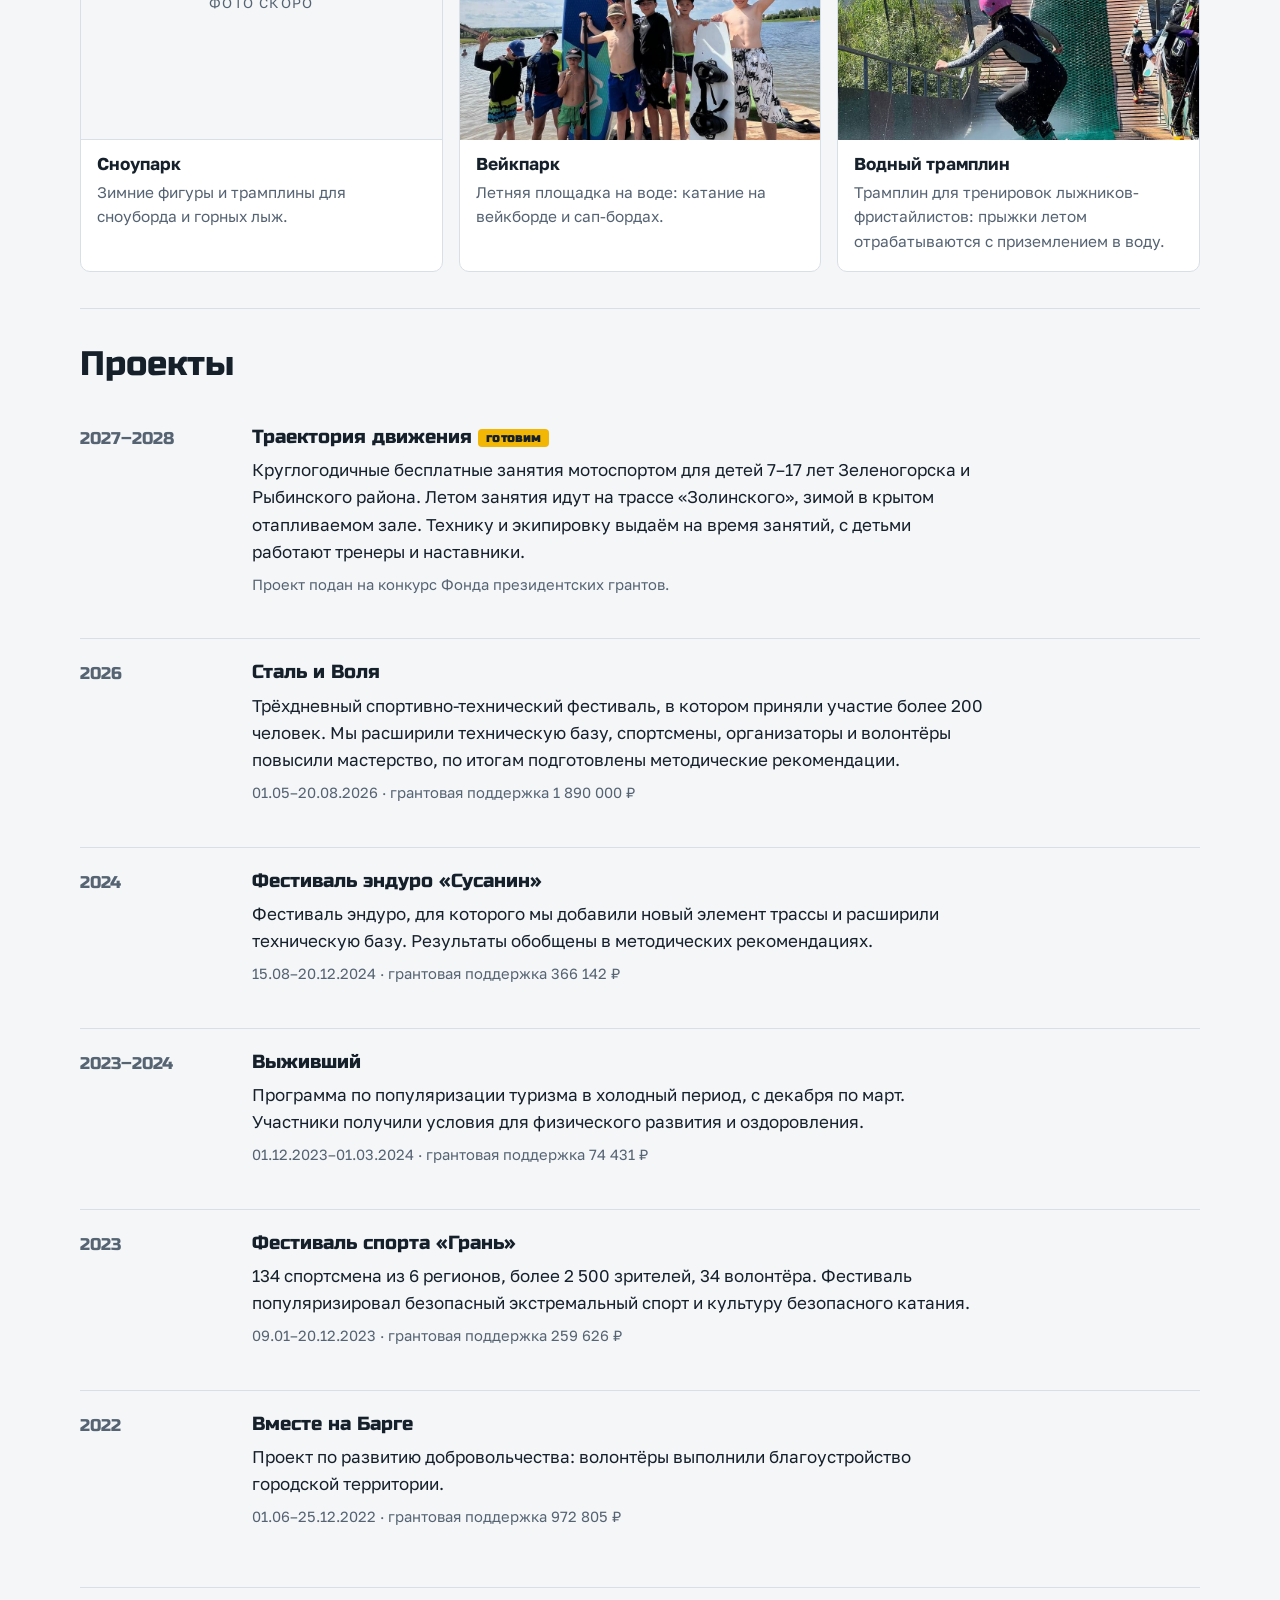
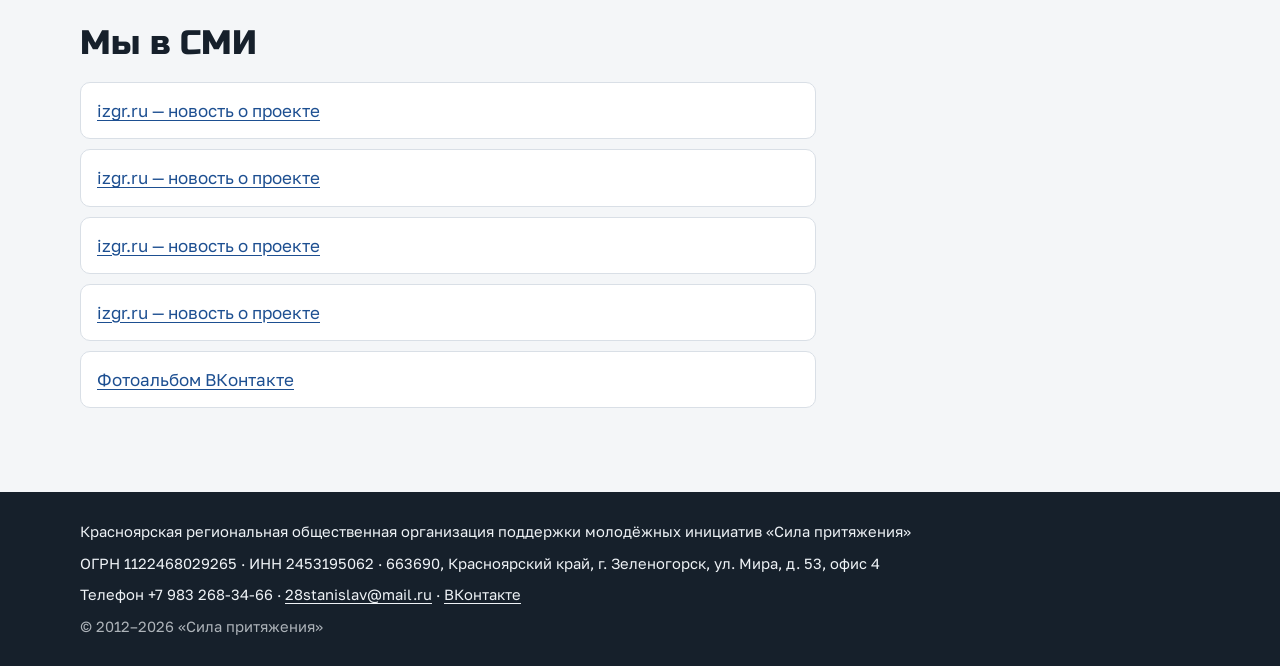
==== commit 5a2a6469: "Скейтпарк: фото до и после Co-Authored-By: Claude Opus 5.5 <noreply@anthropic.com> Claude-Session: h" ====
--- a/proekty.html
+++ b/proekty.html
@@ -55,7 +55,10 @@
       <div class="obj-body"><h3>Памп-трек</h3><p>Трасса из волн и виражей, по которой катаются без педалирования: на велосипеде, самокате, скейте или роликах.</p></div>
     </article>
     <article class="obj">
-      <img src="img/skatepark.jpg" alt="Занятие на роликах в крытом скейтпарке" loading="lazy" width="640" height="480">
+      <div class="before-after">
+        <figure><img src="img/zal-remont.jpg" alt="Зал до начала работ: голые стены в граффити, пустой пол" loading="lazy"><figcaption>до</figcaption></figure>
+        <figure><img src="img/skatepark.jpg" alt="Занятие на роликах в крытом скейтпарке" loading="lazy"><figcaption>после</figcaption></figure>
+      </div>
       <div class="obj-body"><h3>Крытый скейтпарк</h3><p>Рампы и фигуры под крышей для роликов, скейтов и самокатов. Тренировки идут круглый год, независимо от погоды.</p></div>
     </article>
     <article class="obj">
--- a/style.css
+++ b/style.css
@@ -154,3 +154,9 @@
 .obj-photos img { width: 100%; aspect-ratio: 3 / 4; object-fit: cover; display: block; height: auto; }
 .obj-photos img:first-child { aspect-ratio: auto; height: 100%; }
 @media (max-width: 640px) { .obj-photos { grid-template-columns: repeat(2, 1fr); } .obj-photos img:first-child { aspect-ratio: 3 / 4; } }
+
+/* До / после */
+.before-after { display: grid; grid-template-columns: 1fr 1fr; gap: 2px; }
+.before-after figure { margin: 0; position: relative; }
+.before-after img { width: 100%; aspect-ratio: 2 / 3; object-fit: cover; display: block; height: auto; }
+.before-after figcaption { position: absolute; left: 8px; top: 8px; background: var(--plate); color: var(--plate-ink); font-size: .75rem; font-weight: 700; text-transform: uppercase; letter-spacing: .08em; padding: 2px 8px; border-radius: 4px; }
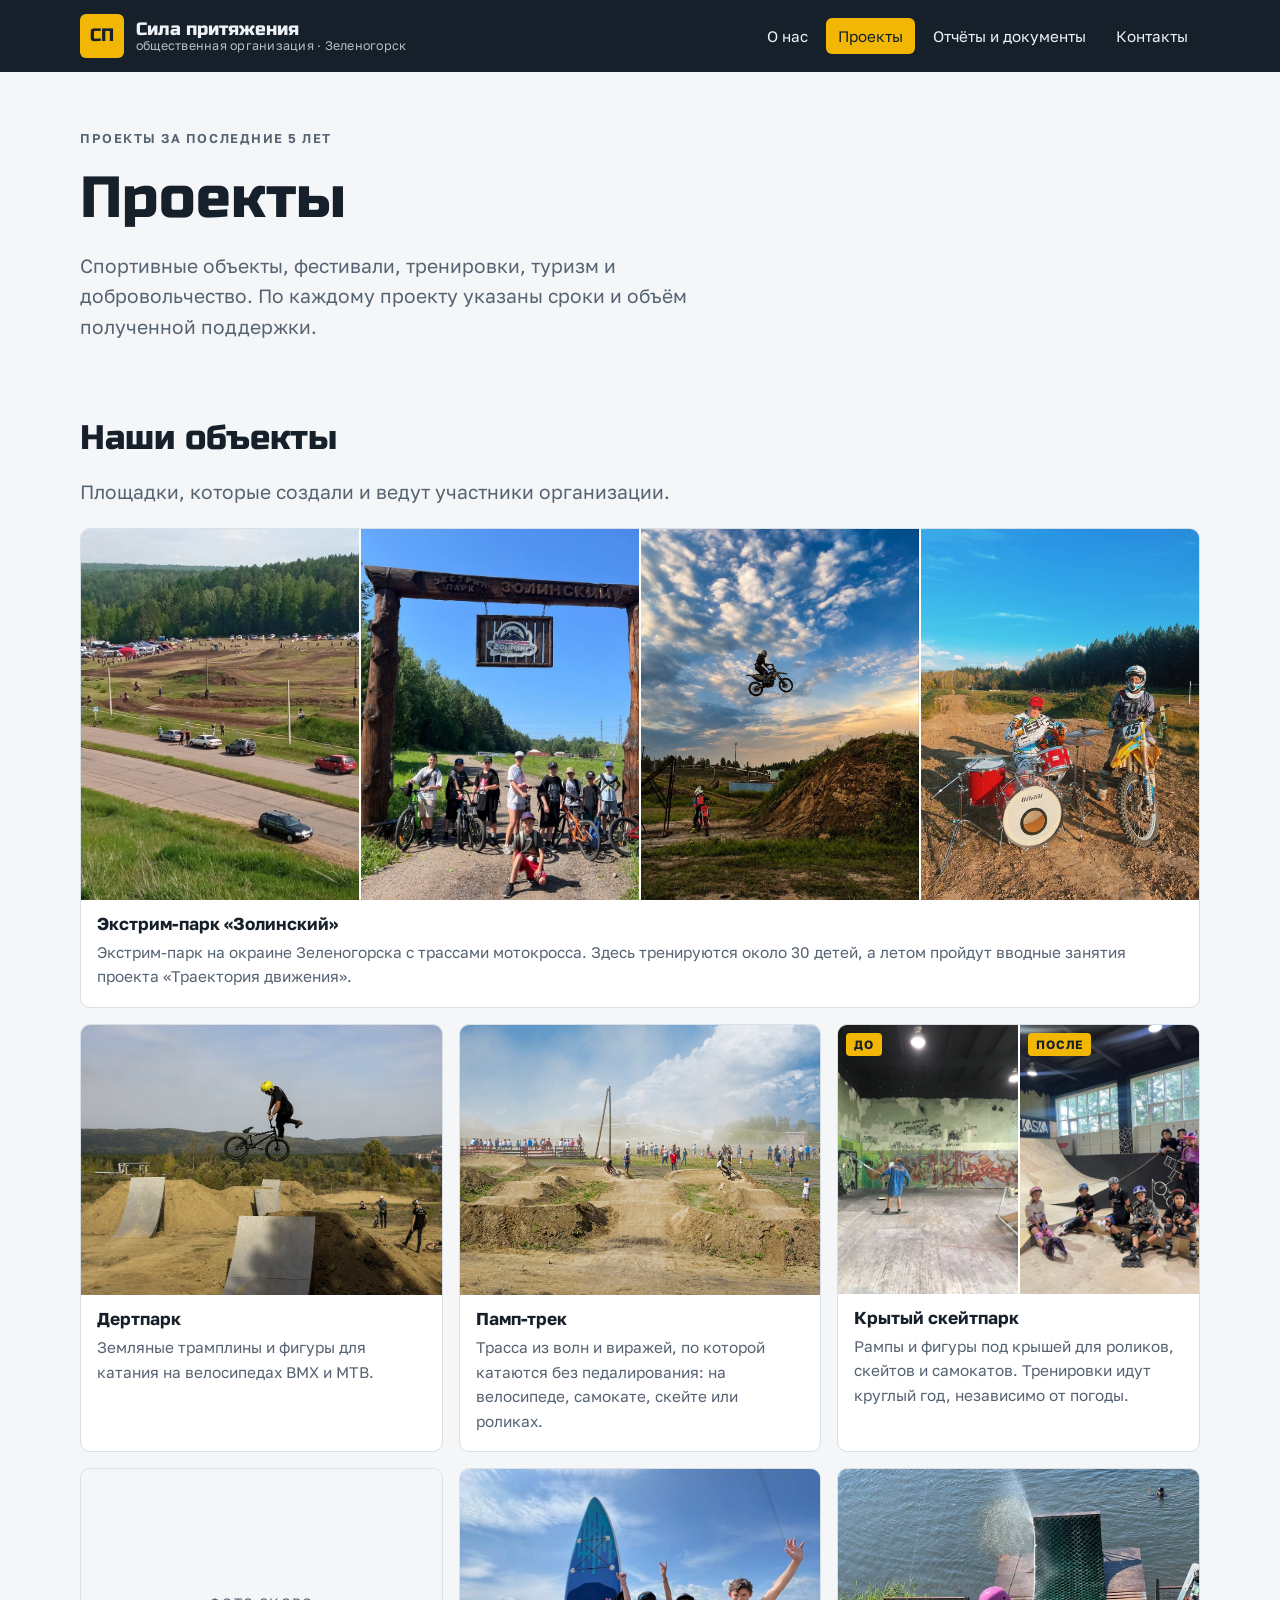
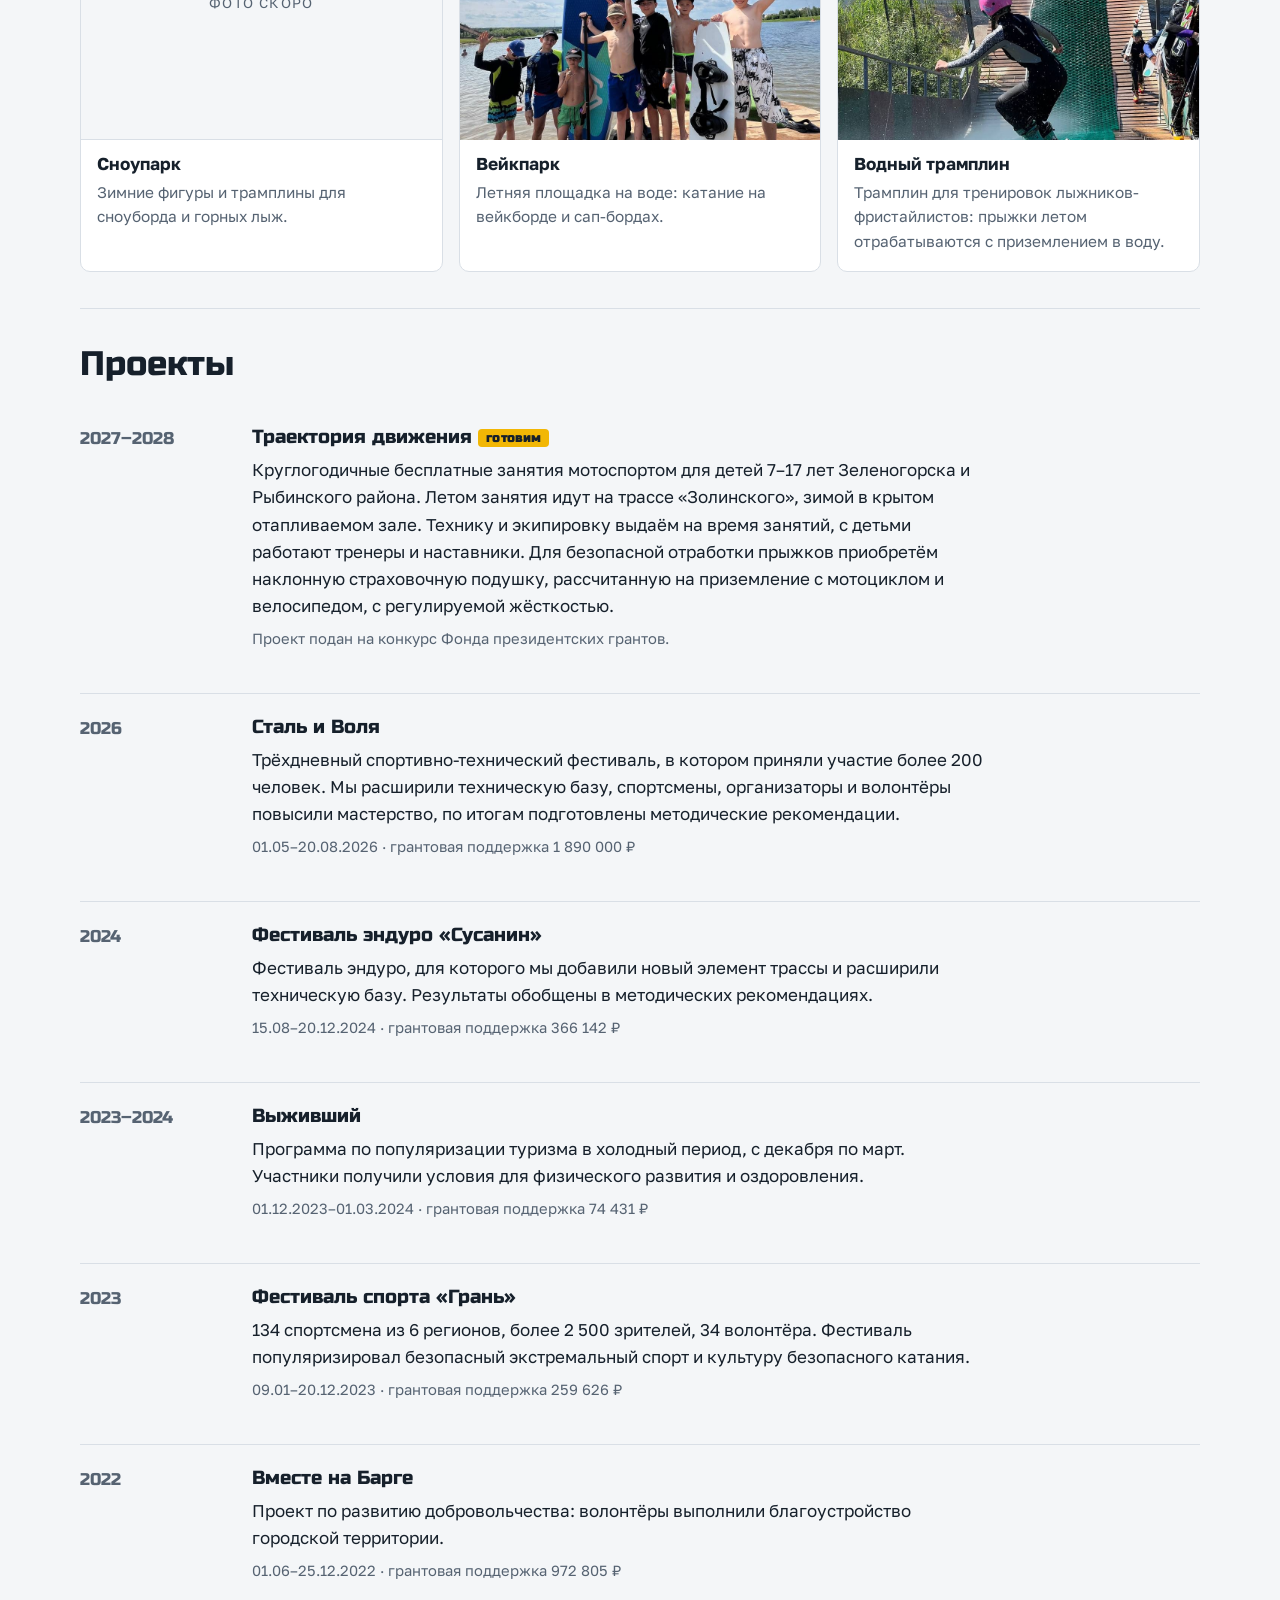
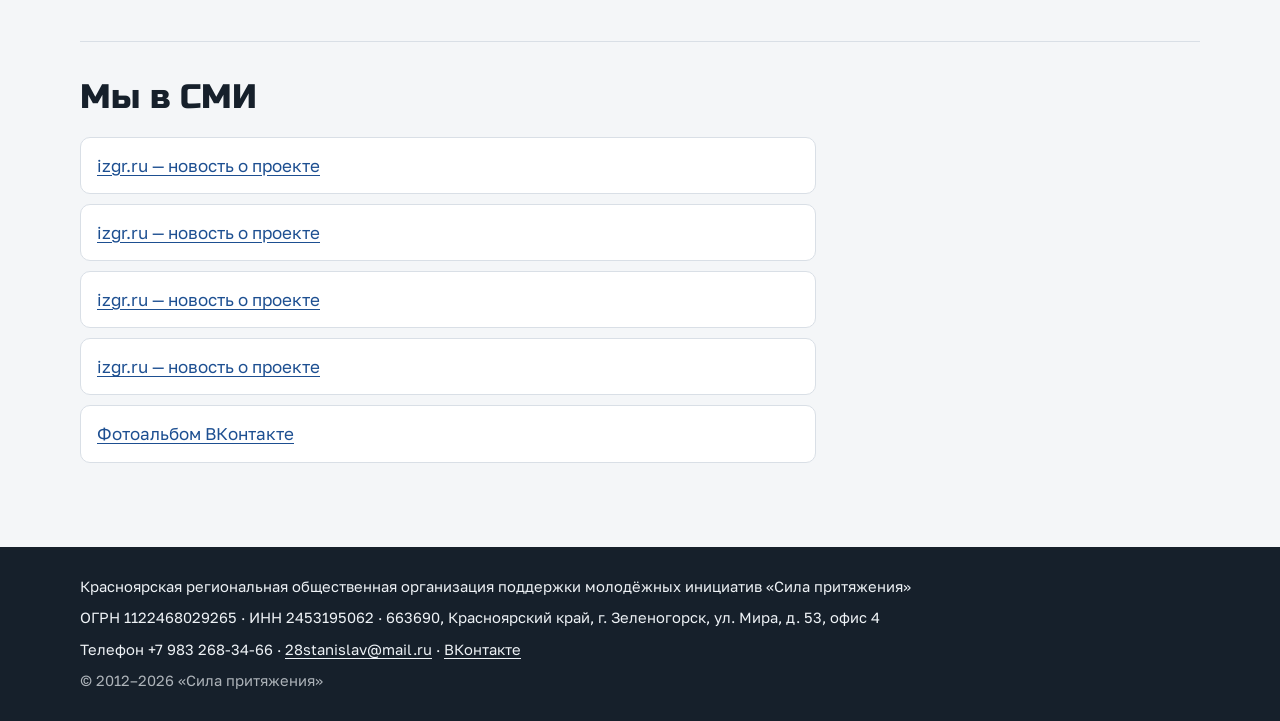
==== commit e9b6fb15: "Уточнение про подушку: фото батутного центра без отсылки к проекту, описание подушки в карточке прое" ====
--- a/proekty.html
+++ b/proekty.html
@@ -82,7 +82,7 @@
     <div class="years">2027–2028</div>
     <div class="body">
       <h3>Траектория движения <span class="badge">готовим</span></h3>
-      <p>Круглогодичные бесплатные занятия мотоспортом для детей 7–17 лет Зеленогорска и Рыбинского района. Летом занятия идут на трассе «Золинского», зимой в крытом отапливаемом зале. Технику и экипировку выдаём на время занятий, с детьми работают тренеры и наставники.</p>
+      <p>Круглогодичные бесплатные занятия мотоспортом для детей 7–17 лет Зеленогорска и Рыбинского района. Летом занятия идут на трассе «Золинского», зимой в крытом отапливаемом зале. Технику и экипировку выдаём на время занятий, с детьми работают тренеры и наставники. Для безопасной отработки прыжков приобретём наклонную страховочную подушку, рассчитанную на приземление с мотоциклом и велосипедом, с регулируемой жёсткостью.</p>
       <p class="meta">Проект подан на конкурс Фонда президентских грантов.</p>
     </div>
   </article>
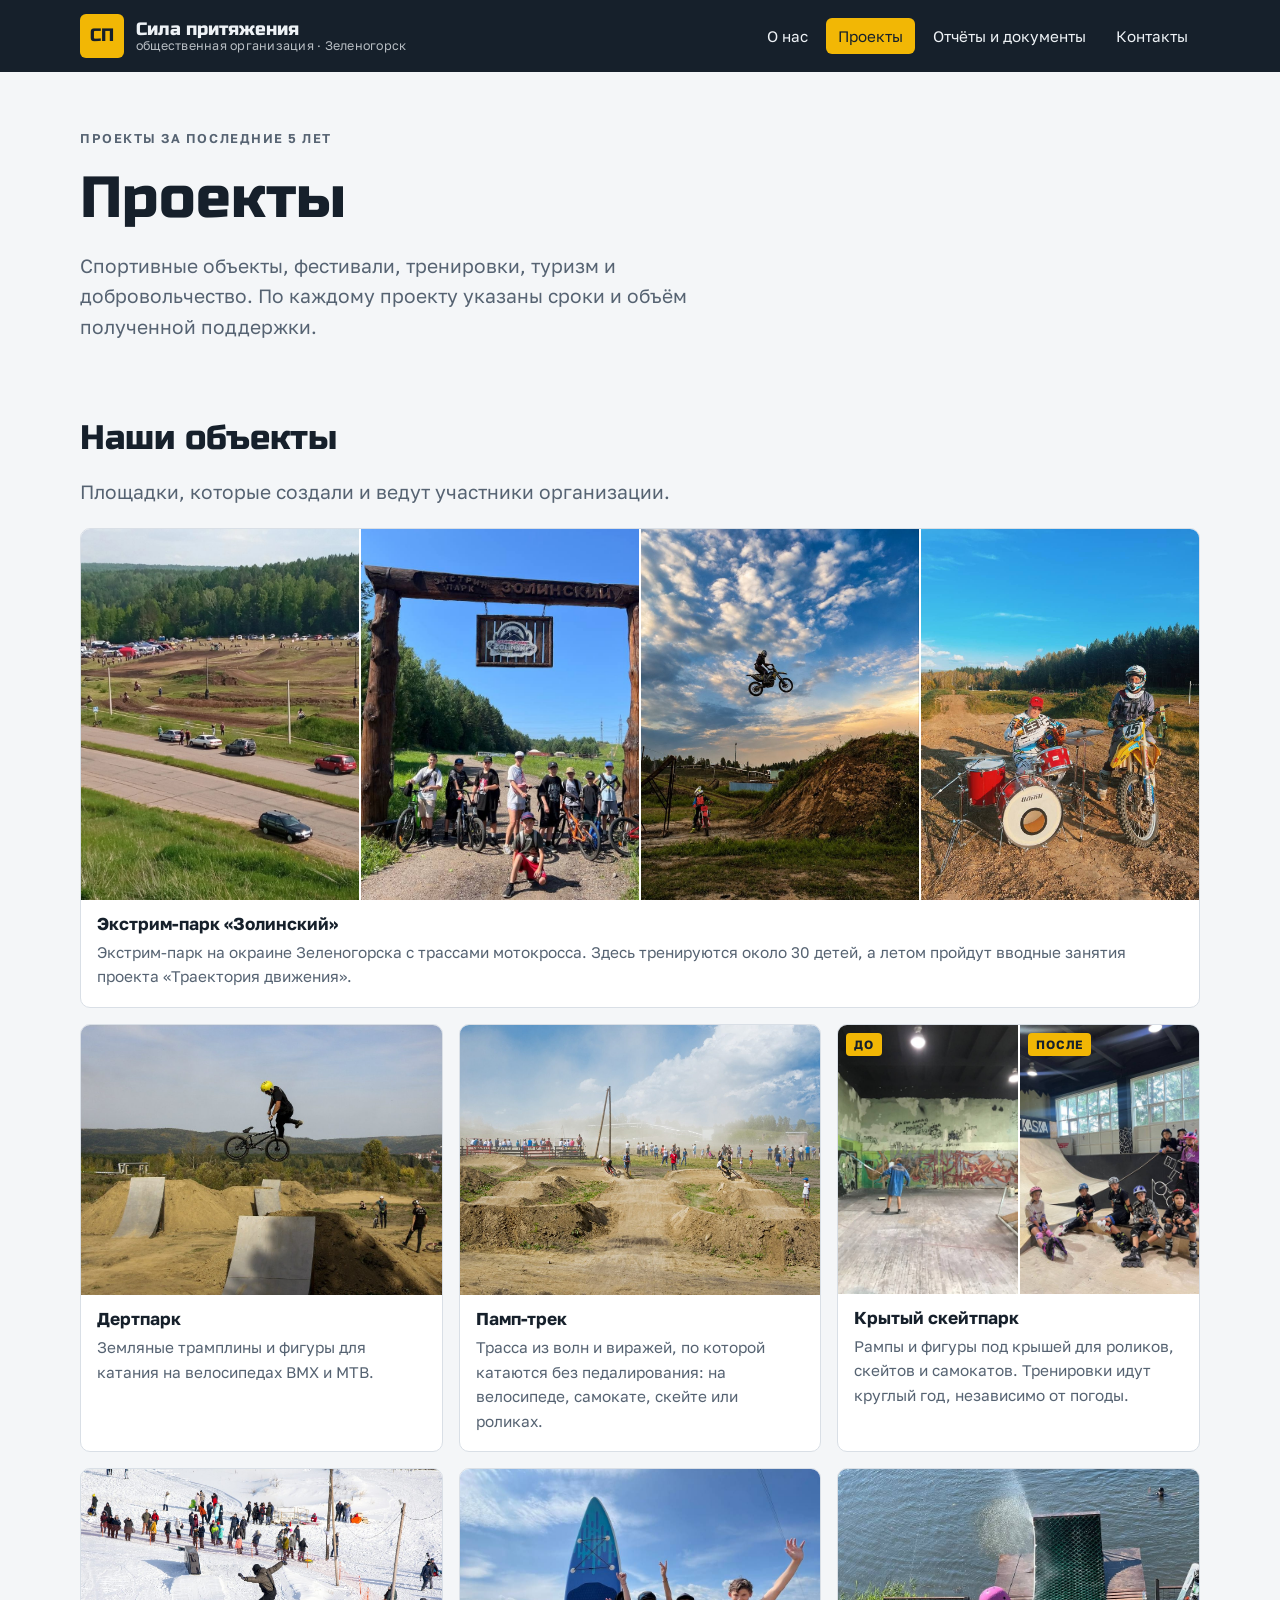
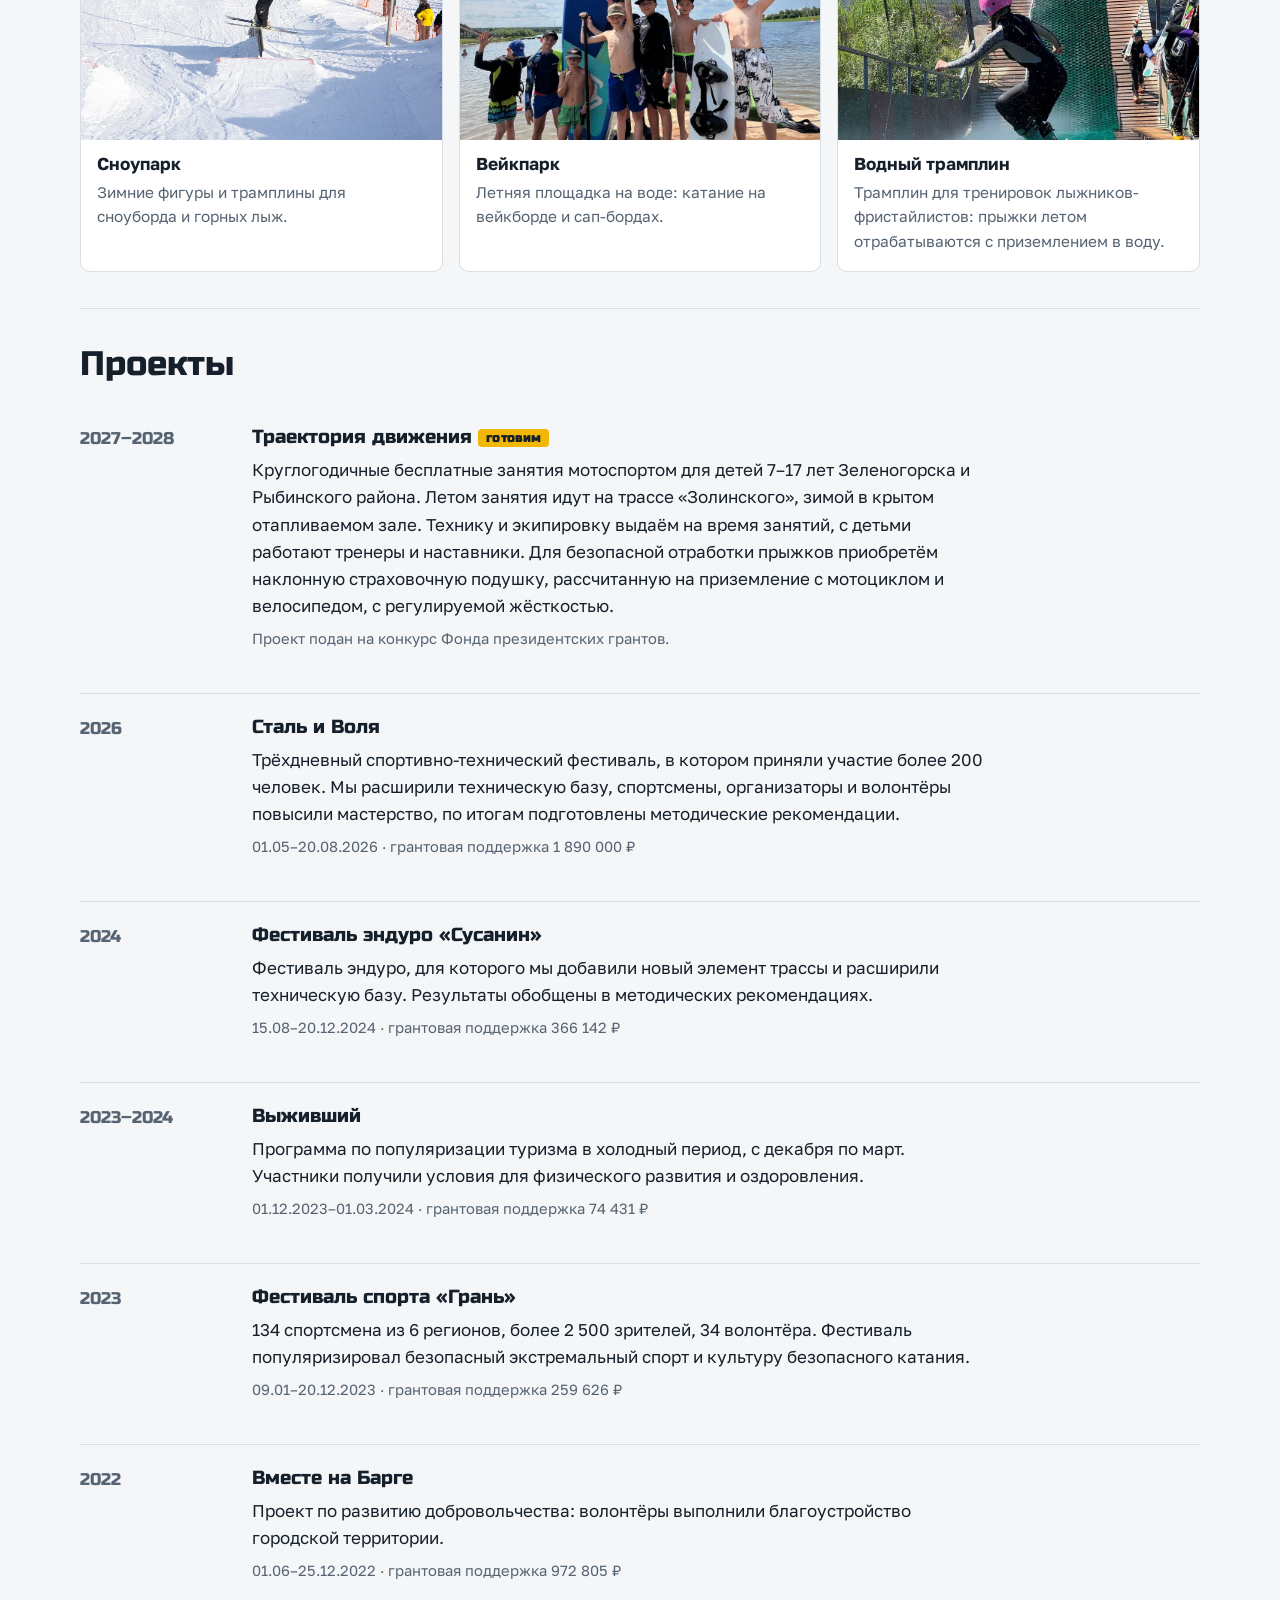
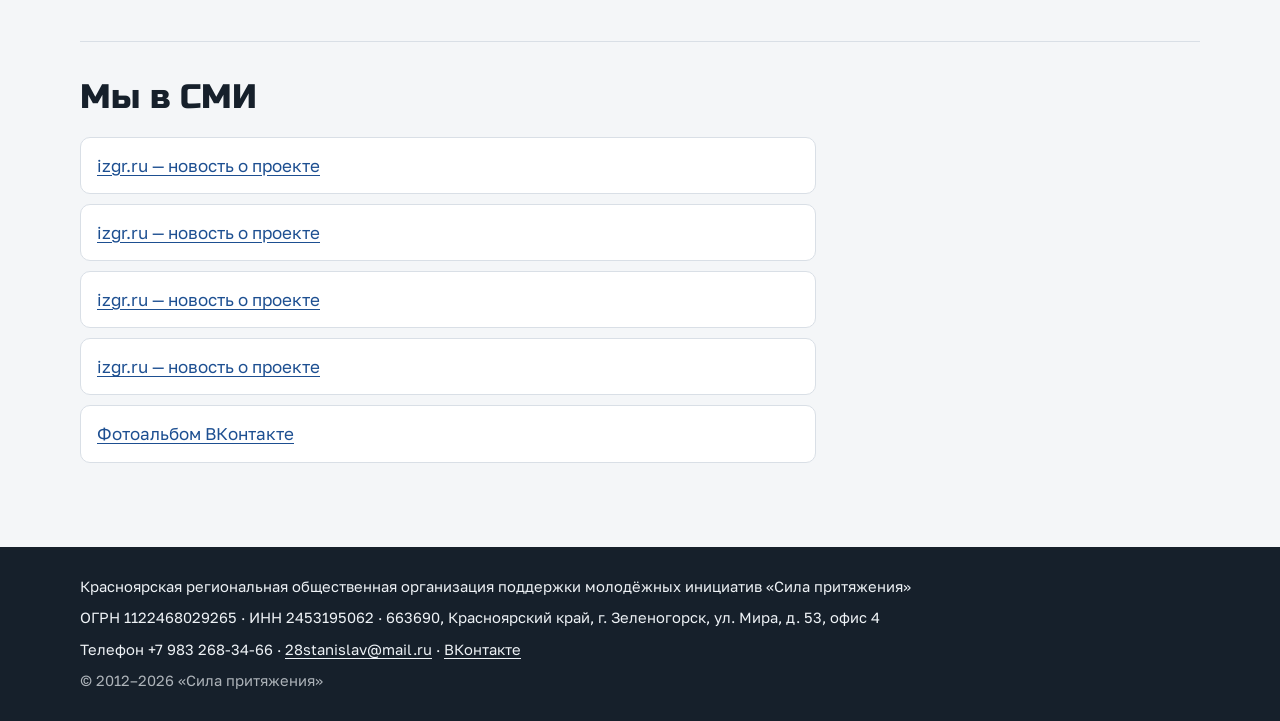
==== commit 2b93ccae: "Фото сноупарка Co-Authored-By: Claude Opus 5.5 <noreply@anthropic.com> Claude-Session: https://claud" ====
--- a/proekty.html
+++ b/proekty.html
@@ -62,7 +62,7 @@
       <div class="obj-body"><h3>Крытый скейтпарк</h3><p>Рампы и фигуры под крышей для роликов, скейтов и самокатов. Тренировки идут круглый год, независимо от погоды.</p></div>
     </article>
     <article class="obj">
-      <div class="obj-noimg" aria-hidden="true">фото скоро</div>
+      <img src="img/snoupark.jpg" alt="Лыжник скользит по перилам в сноупарке, вокруг зрители" loading="lazy" width="640" height="480">
       <div class="obj-body"><h3>Сноупарк</h3><p>Зимние фигуры и трамплины для сноуборда и горных лыж.</p></div>
     </article>
     <article class="obj">
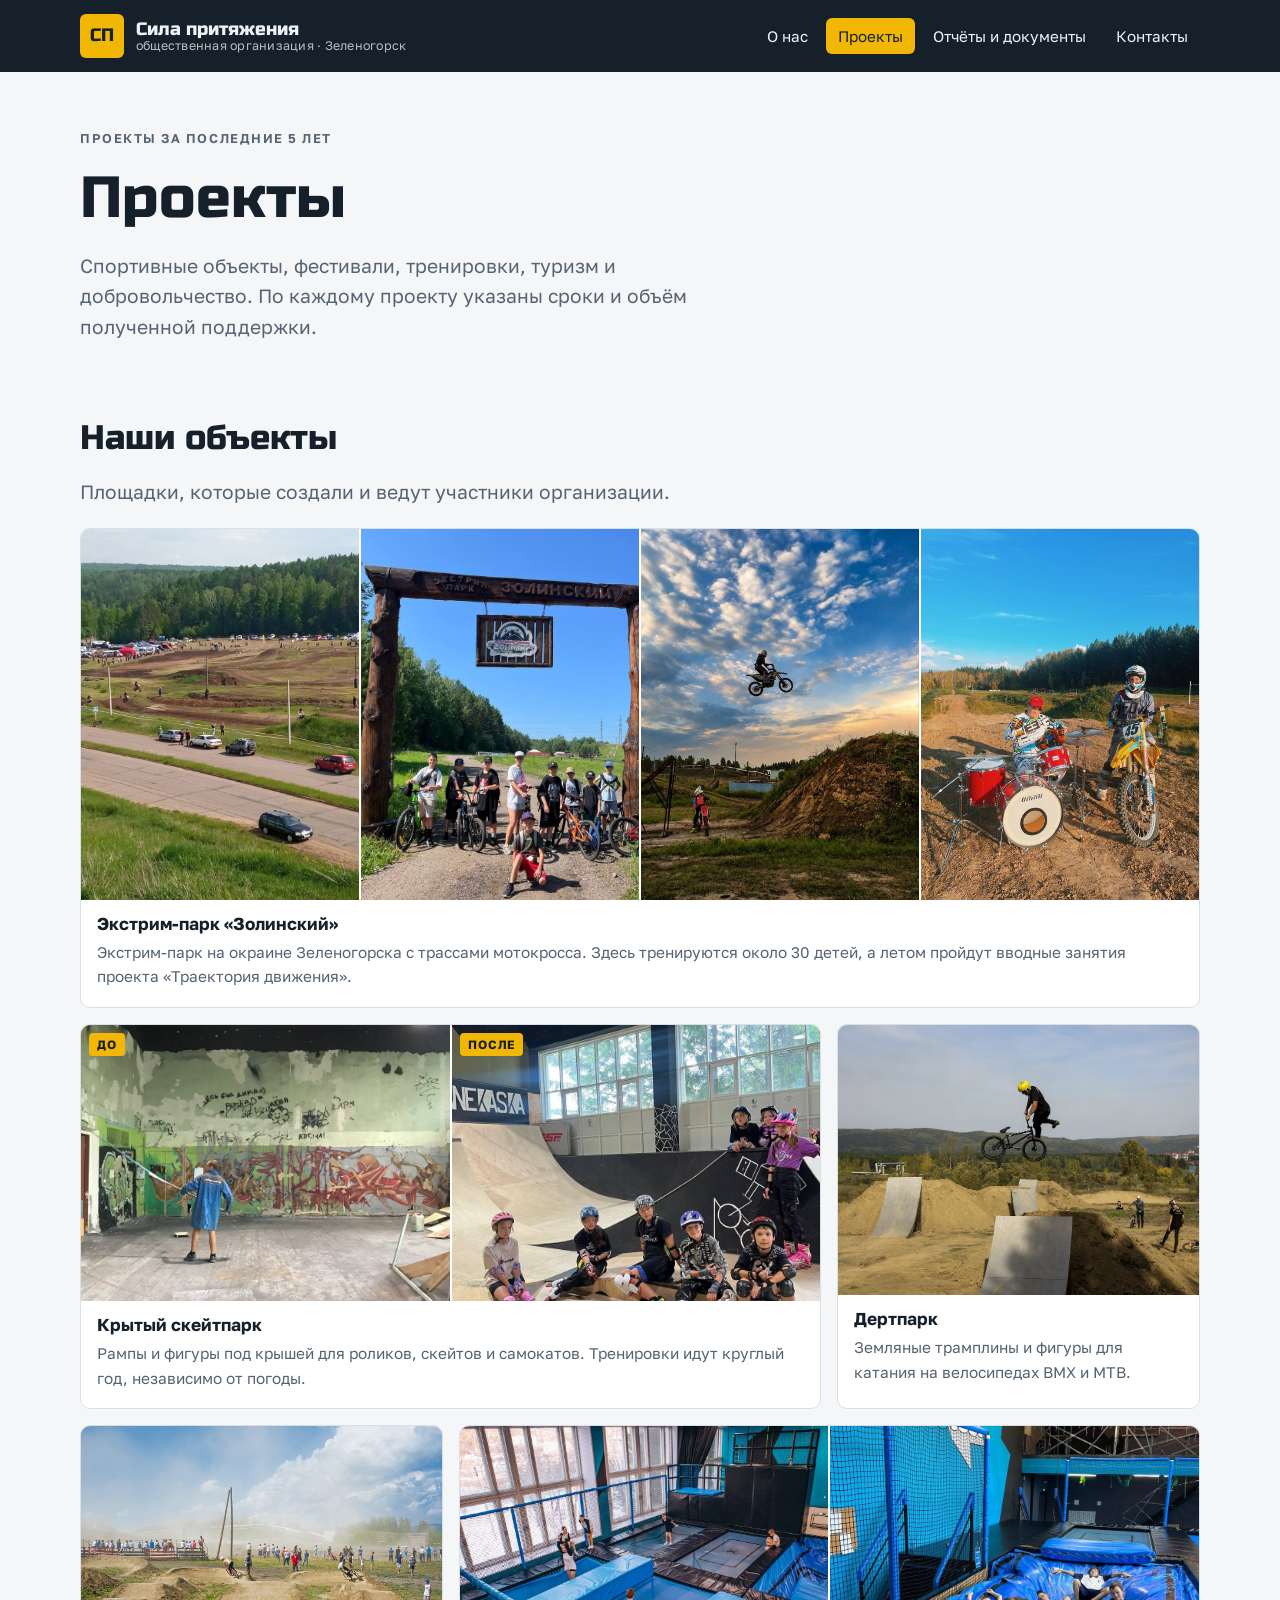
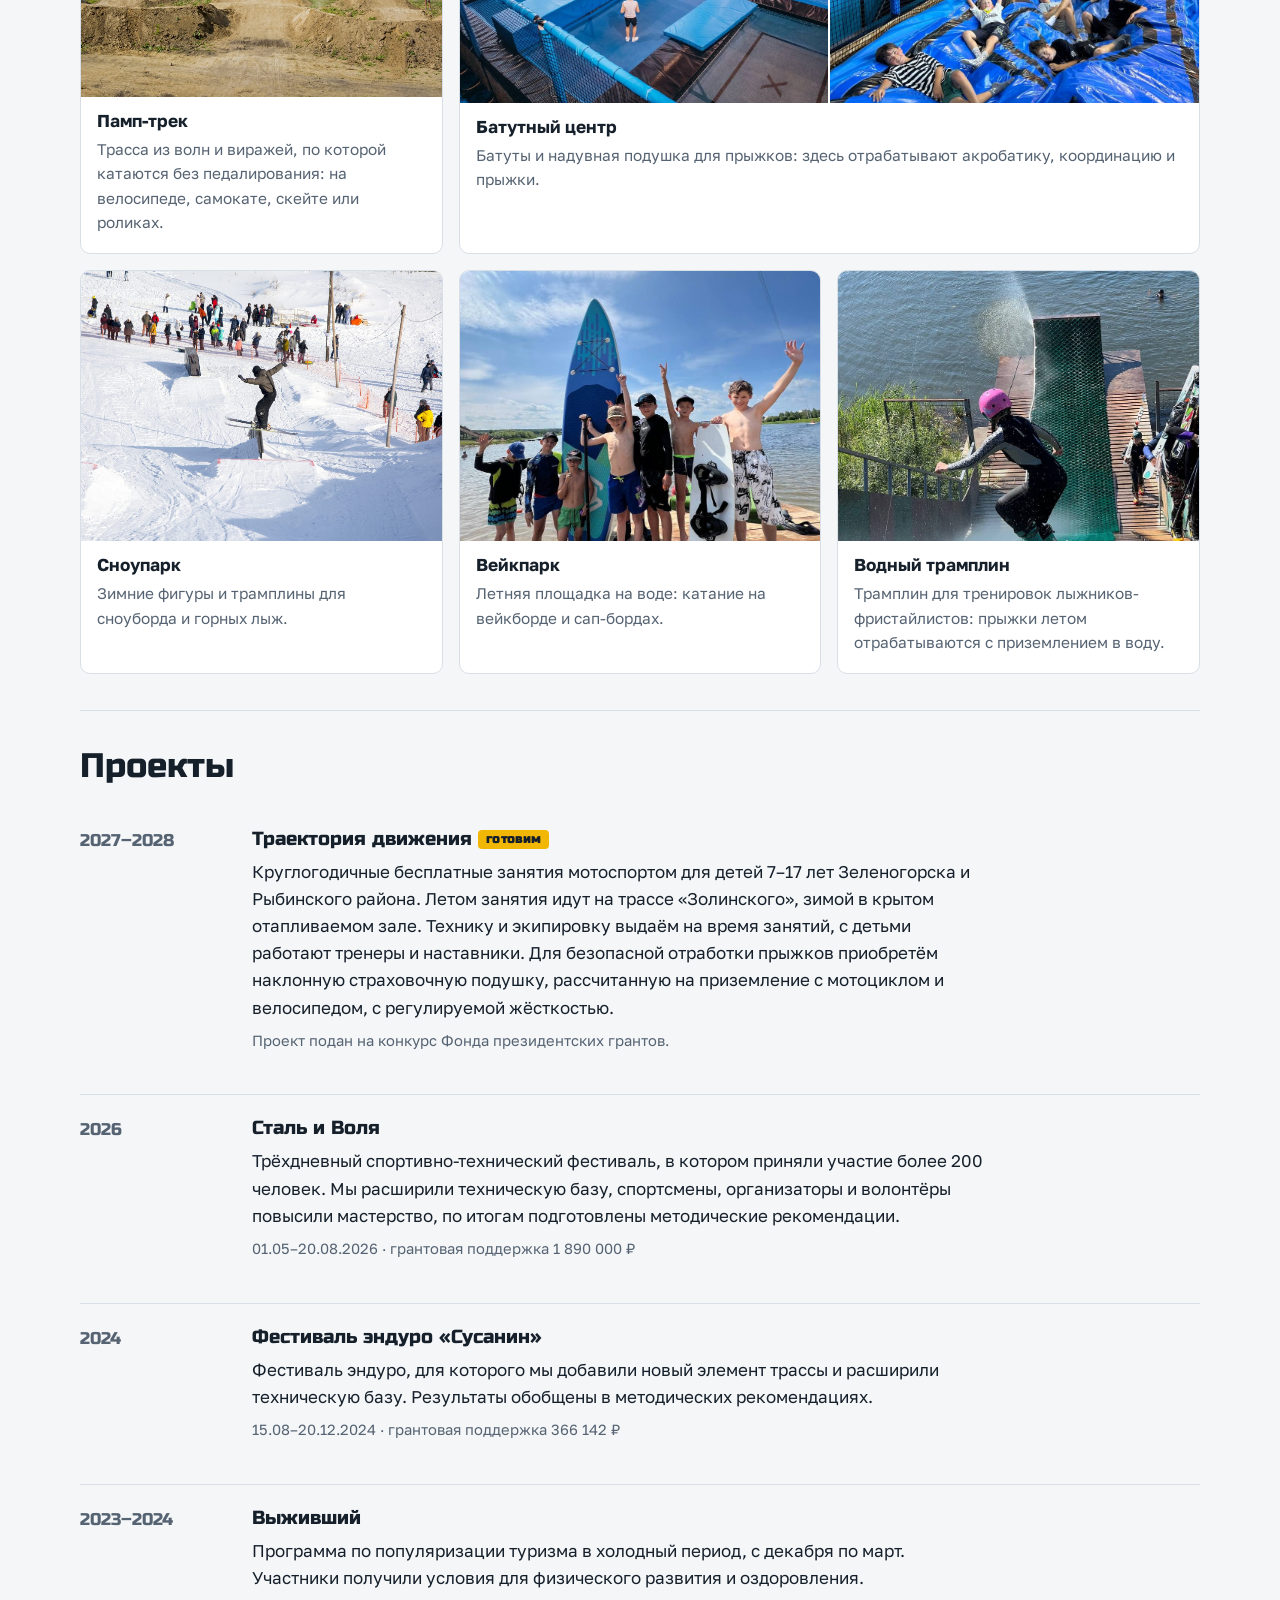
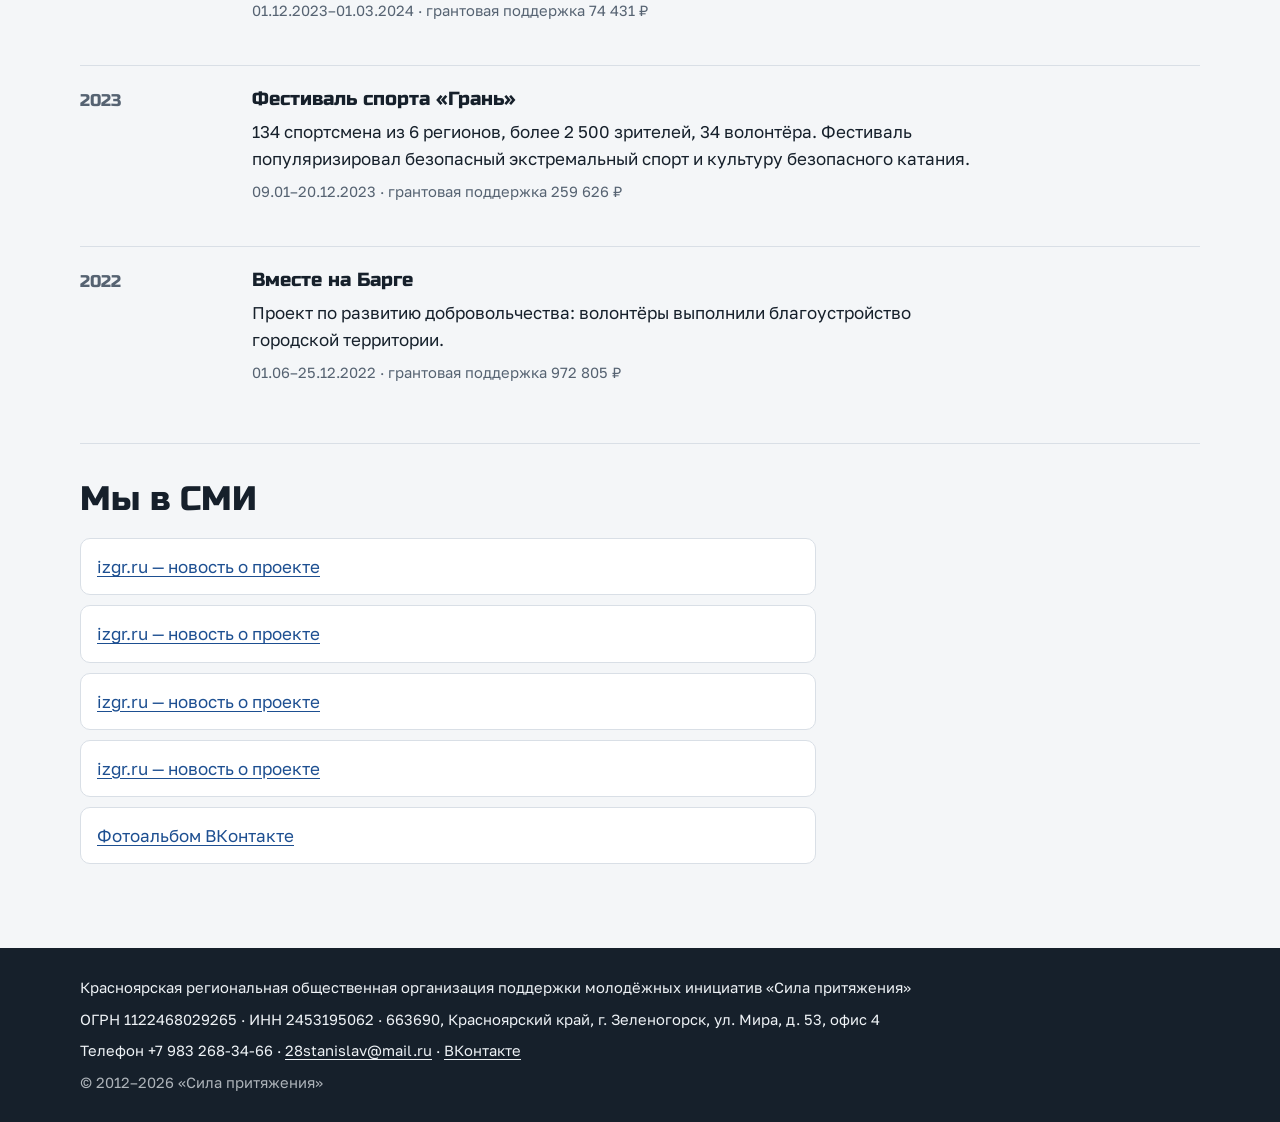
==== commit 863a7a5d: "Батутный центр: с главной в объекты, две фотографии Co-Authored-By: Claude Opus 5.5 <noreply@anthrop" ====
--- a/proekty.html
+++ b/proekty.html
@@ -46,6 +46,13 @@
       </div>
       <div class="obj-body"><h3>Экстрим-парк «Золинский»</h3><p>Экстрим-парк на окраине Зеленогорска с трассами мотокросса. Здесь тренируются около 30 детей, а летом пройдут вводные занятия проекта «Траектория движения».</p></div>
     </article>
+    <article class="obj obj-duo">
+      <div class="duo">
+        <figure><img src="img/zal-remont.jpg" alt="Зал до начала работ: голые стены в граффити, пустой пол" loading="lazy"><figcaption>до</figcaption></figure>
+        <figure><img src="img/skatepark.jpg" alt="Занятие на роликах в крытом скейтпарке" loading="lazy"><figcaption>после</figcaption></figure>
+      </div>
+      <div class="obj-body"><h3>Крытый скейтпарк</h3><p>Рампы и фигуры под крышей для роликов, скейтов и самокатов. Тренировки идут круглый год, независимо от погоды.</p></div>
+    </article>
     <article class="obj">
       <img src="img/dertpark.jpg" alt="Прыжок на BMX с трамплина в дертпарке" loading="lazy" width="640" height="480">
       <div class="obj-body"><h3>Дертпарк</h3><p>Земляные трамплины и фигуры для катания на велосипедах BMX и MTB.</p></div>
@@ -54,12 +61,12 @@
       <img src="img/pamp-trek.jpg" alt="Велосипедисты на памп-треке во время соревнований, вокруг зрители" loading="lazy" width="640" height="480">
       <div class="obj-body"><h3>Памп-трек</h3><p>Трасса из волн и виражей, по которой катаются без педалирования: на велосипеде, самокате, скейте или роликах.</p></div>
     </article>
-    <article class="obj">
-      <div class="before-after">
-        <figure><img src="img/zal-remont.jpg" alt="Зал до начала работ: голые стены в граффити, пустой пол" loading="lazy"><figcaption>до</figcaption></figure>
-        <figure><img src="img/skatepark.jpg" alt="Занятие на роликах в крытом скейтпарке" loading="lazy"><figcaption>после</figcaption></figure>
+    <article class="obj obj-duo">
+      <div class="duo">
+        <figure><img src="img/batut.jpg" alt="Зал батутного центра сверху: батуты, маты и надувная подушка" loading="lazy"></figure>
+        <figure><img src="img/podushka.jpg" alt="Дети отдыхают на надувной подушке в батутном центре" loading="lazy"></figure>
       </div>
-      <div class="obj-body"><h3>Крытый скейтпарк</h3><p>Рампы и фигуры под крышей для роликов, скейтов и самокатов. Тренировки идут круглый год, независимо от погоды.</p></div>
+      <div class="obj-body"><h3>Батутный центр</h3><p>Батуты и надувная подушка для прыжков: здесь отрабатывают акробатику, координацию и прыжки.</p></div>
     </article>
     <article class="obj">
       <img src="img/snoupark.jpg" alt="Лыжник скользит по перилам в сноупарке, вокруг зрители" loading="lazy" width="640" height="480">
--- a/style.css
+++ b/style.css
@@ -155,8 +155,11 @@
 .obj-photos img:first-child { aspect-ratio: auto; height: 100%; }
 @media (max-width: 640px) { .obj-photos { grid-template-columns: repeat(2, 1fr); } .obj-photos img:first-child { aspect-ratio: 3 / 4; } }
 
-/* До / после */
-.before-after { display: grid; grid-template-columns: 1fr 1fr; gap: 2px; }
-.before-after figure { margin: 0; position: relative; }
-.before-after img { width: 100%; aspect-ratio: 2 / 3; object-fit: cover; display: block; height: auto; }
-.before-after figcaption { position: absolute; left: 8px; top: 8px; background: var(--plate); color: var(--plate-ink); font-size: .75rem; font-weight: 700; text-transform: uppercase; letter-spacing: .08em; padding: 2px 8px; border-radius: 4px; }
+/* Карточка с двумя фото: на широком экране занимает 2 колонки */
+.duo { display: grid; grid-template-columns: 1fr 1fr; gap: 2px; }
+.duo figure { margin: 0; position: relative; }
+.duo img { width: 100%; aspect-ratio: 4 / 3; object-fit: cover; display: block; height: auto; }
+.duo figcaption { position: absolute; left: 8px; top: 8px; background: var(--plate); color: var(--plate-ink); font-size: .75rem; font-weight: 700; text-transform: uppercase; letter-spacing: .08em; padding: 2px 8px; border-radius: 4px; }
+@media (min-width: 640px) { .obj-duo { grid-column: span 2; } }
+@media (max-width: 639px) { .duo img { aspect-ratio: 3 / 4; } }
+
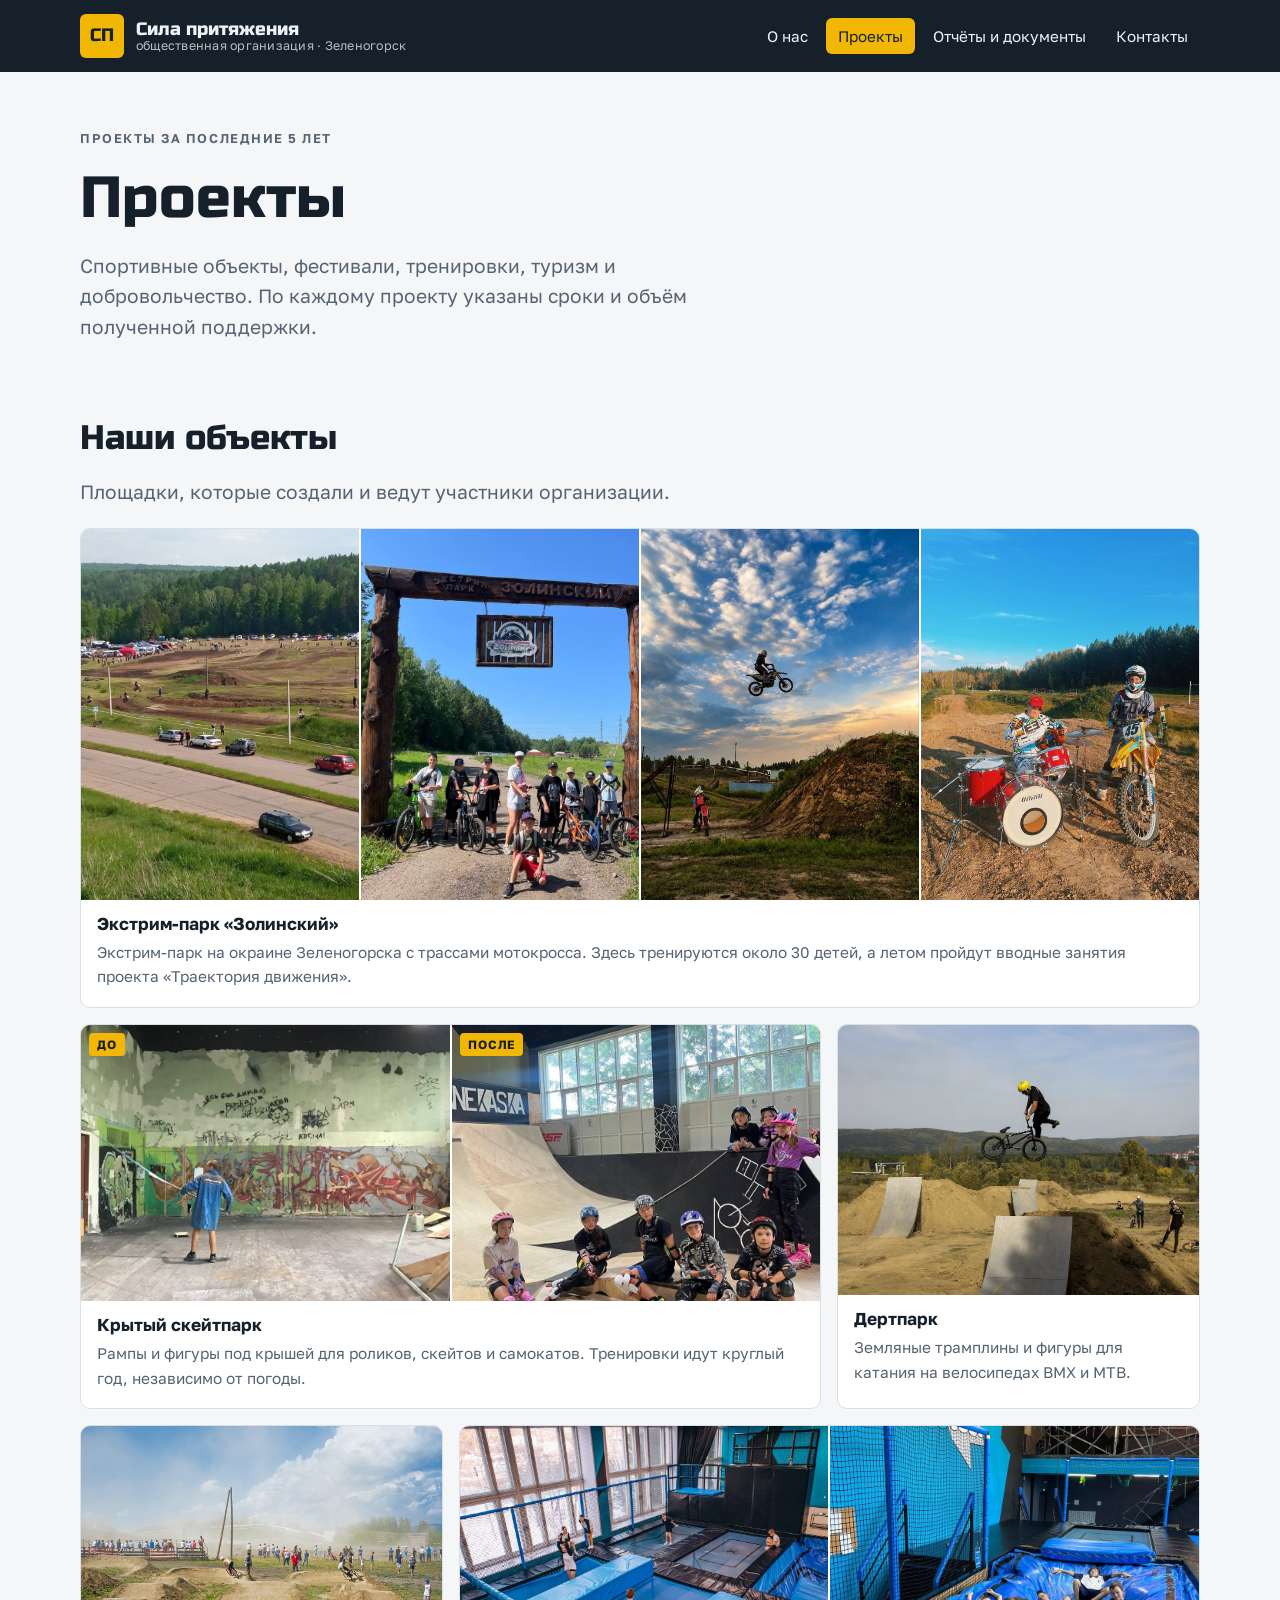
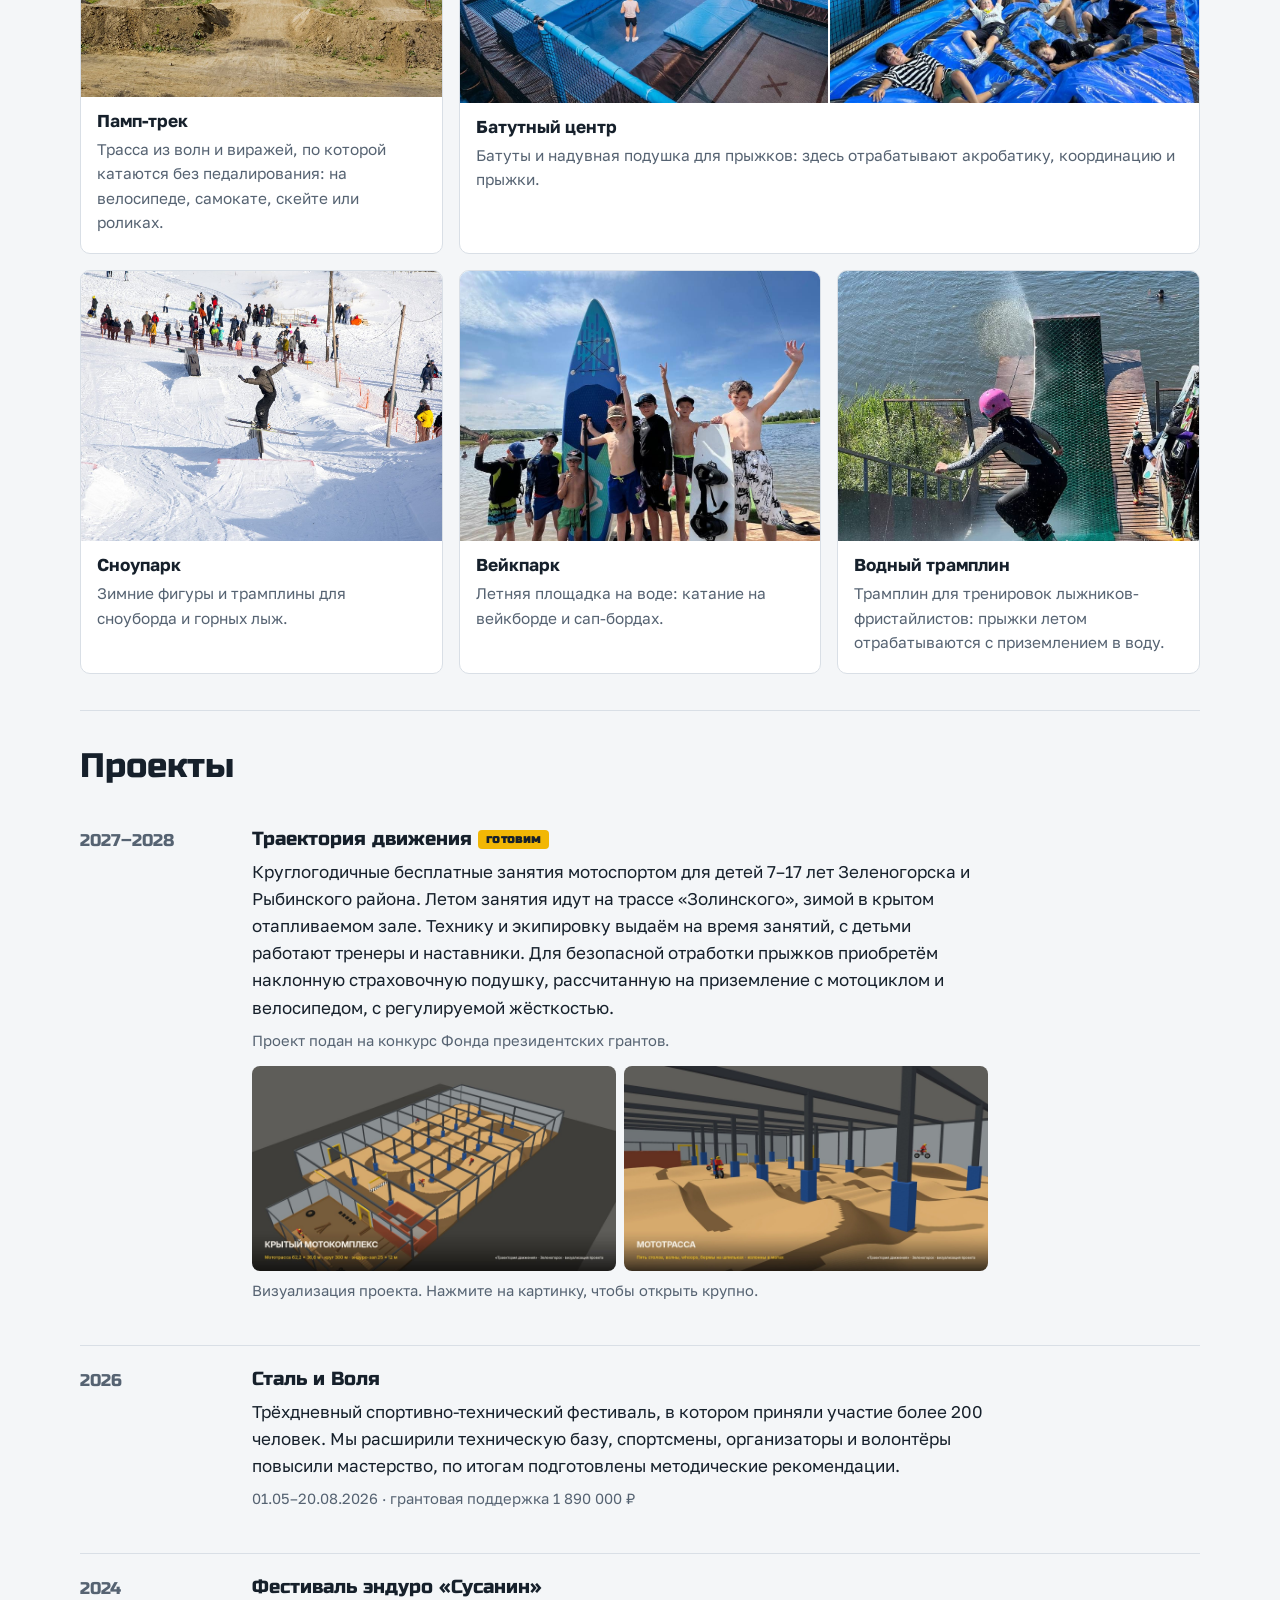
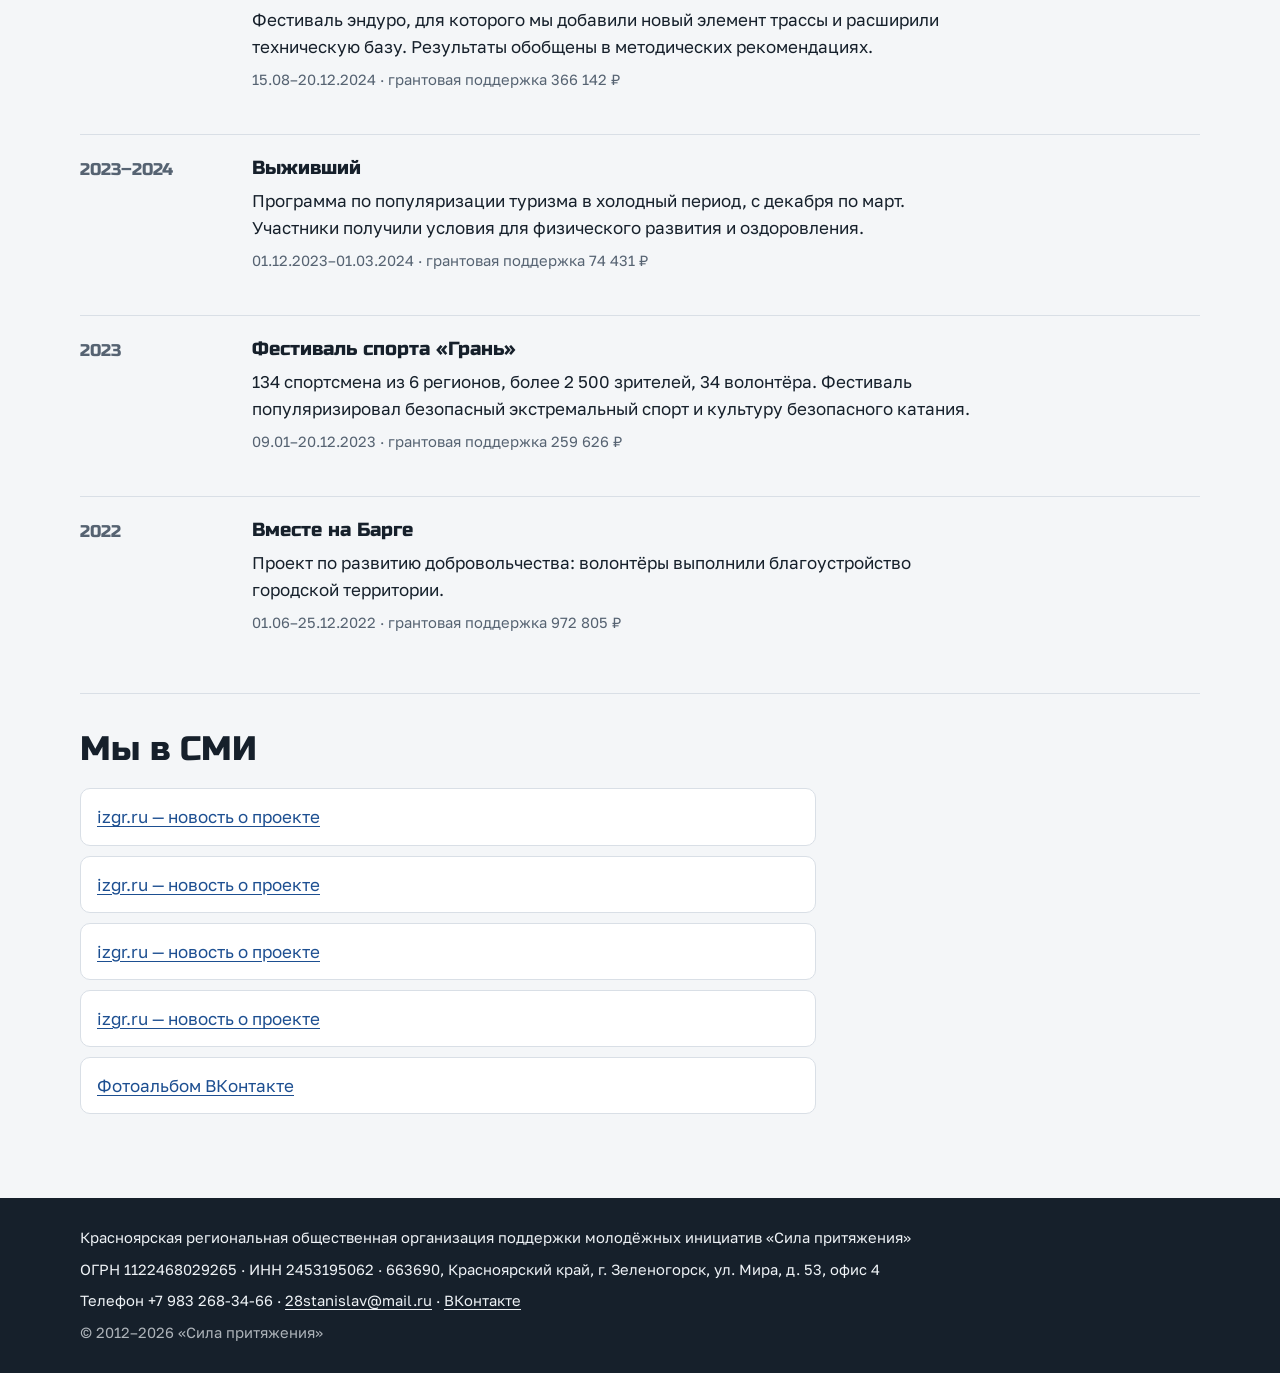
==== commit 6e1fb8a2: "Визуализации к проекту «Траектория движения» Co-Authored-By: Claude Opus 5.5 <noreply@anthropic.com>" ====
--- a/proekty.html
+++ b/proekty.html
@@ -91,6 +91,11 @@
       <h3>Траектория движения <span class="badge">готовим</span></h3>
       <p>Круглогодичные бесплатные занятия мотоспортом для детей 7–17 лет Зеленогорска и Рыбинского района. Летом занятия идут на трассе «Золинского», зимой в крытом отапливаемом зале. Технику и экипировку выдаём на время занятий, с детьми работают тренеры и наставники. Для безопасной отработки прыжков приобретём наклонную страховочную подушку, рассчитанную на приземление с мотоциклом и велосипедом, с регулируемой жёсткостью.</p>
       <p class="meta">Проект подан на конкурс Фонда президентских грантов.</p>
+      <div class="viz">
+        <figure><a href="img/viz-kompleks.jpg"><img src="img/viz-kompleks.jpg" alt="Визуализация крытого мотокомплекса: мототрасса 62,2 × 36,6 м, круг 300 м, эндуро-зал 25 × 12 м" loading="lazy" width="1600" height="900"></a></figure>
+        <figure><a href="img/viz-trassa.jpg"><img src="img/viz-trassa.jpg" alt="Визуализация мототрассы в зале: столы, волны, whoops, бермы, колонны в защитных матах" loading="lazy" width="1600" height="900"></a></figure>
+      </div>
+      <p class="meta">Визуализация проекта. Нажмите на картинку, чтобы открыть крупно.</p>
     </div>
   </article>
   <article class="project">
--- a/style.css
+++ b/style.css
@@ -163,3 +163,8 @@
 @media (min-width: 640px) { .obj-duo { grid-column: span 2; } }
 @media (max-width: 639px) { .duo img { aspect-ratio: 3 / 4; } }
 
+
+/* Визуализация проекта */
+.viz { display: grid; grid-template-columns: repeat(auto-fit, minmax(16rem, 1fr)); gap: 8px; margin-top: 6px; }
+.viz figure { margin: 0; }
+.viz img { width: 100%; height: auto; aspect-ratio: 16 / 9; object-fit: cover; border-radius: 8px; display: block; }
